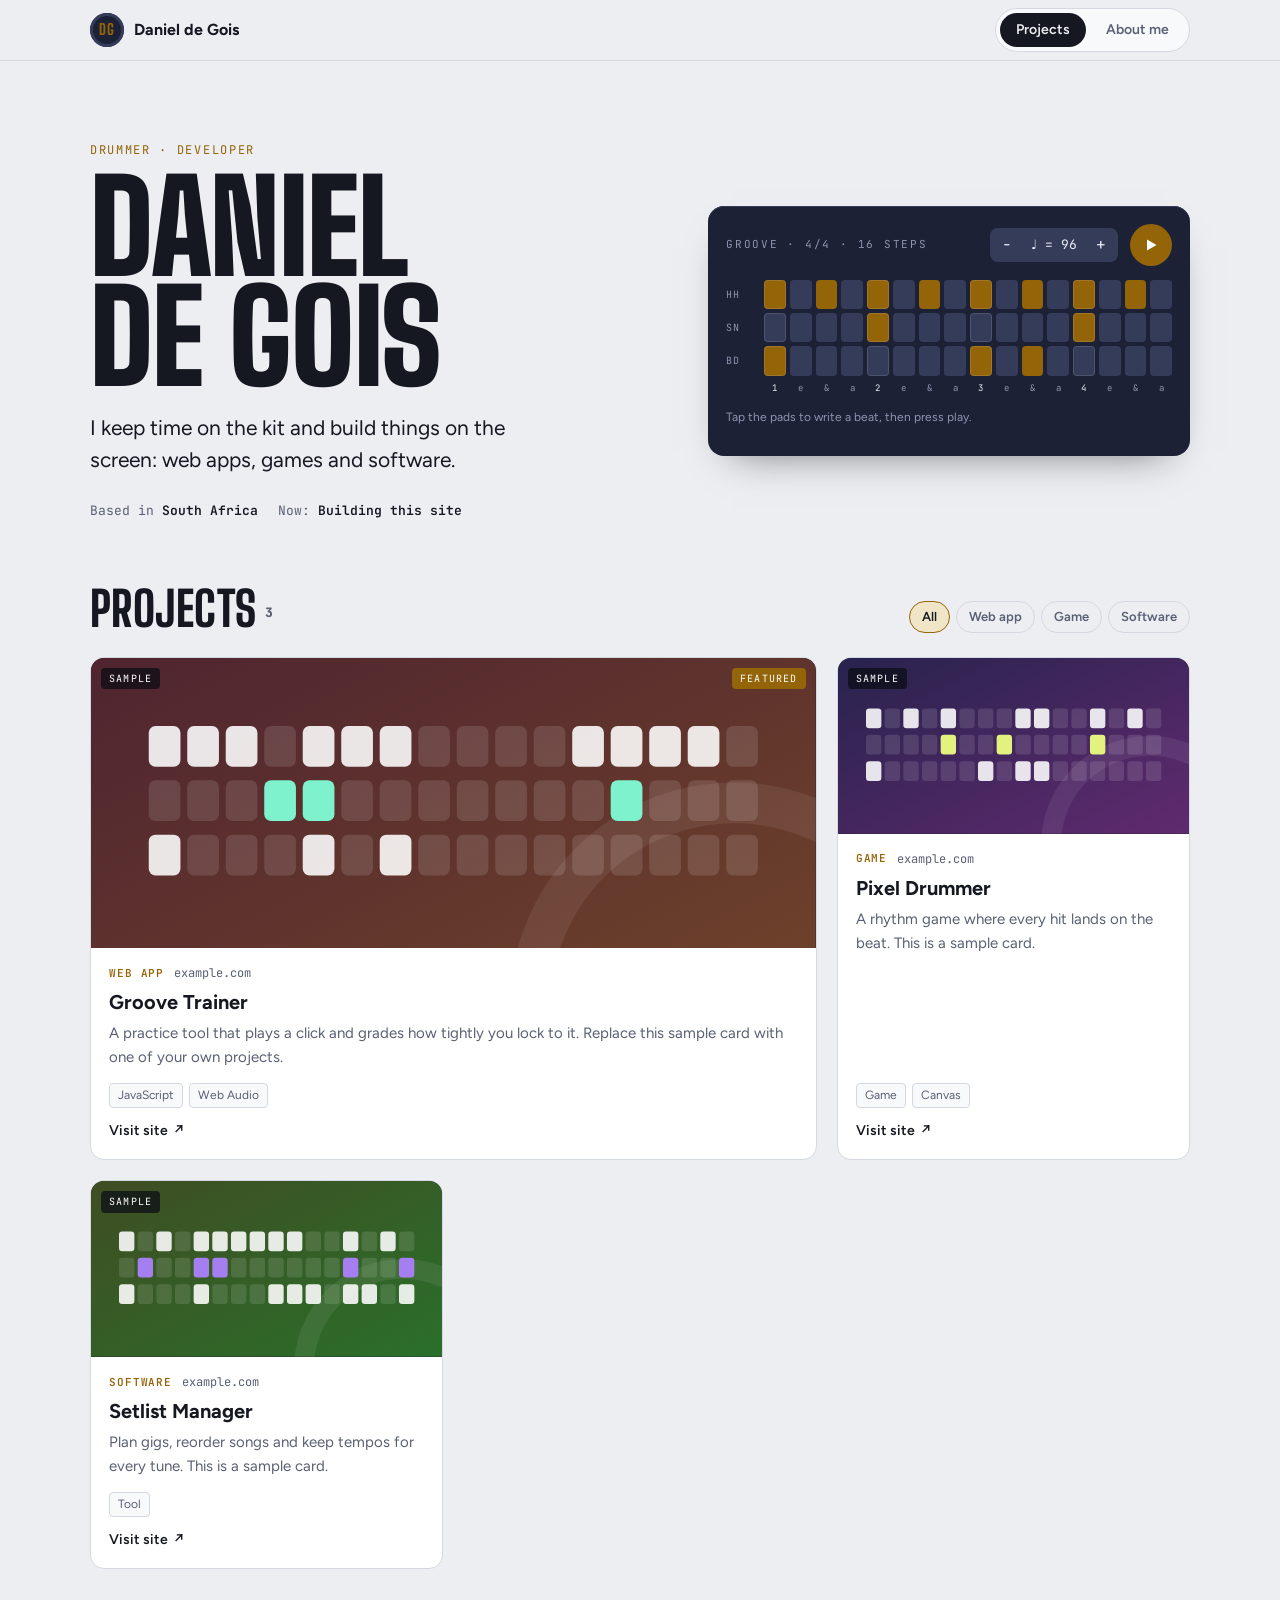
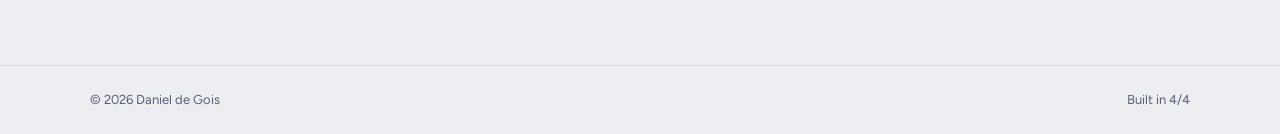
==== index.html @ a2810251 "Add portfolio site Co-Authored-By: Claude Opus 5.5 <noreply@anthropic.com> Claude-Session: https://c" ====
<!doctype html>
<html lang="en">
<head>
<meta charset="utf-8">
<meta name="viewport" content="width=device-width,initial-scale=1,viewport-fit=cover">
<title>Daniel de Gois</title>
<meta name="description" content="Drummer and developer. Web apps, games and software by Daniel de Gois.">
<link rel="preconnect" href="https://fonts.googleapis.com"><link rel="preconnect" href="https://fonts.gstatic.com" crossorigin><link rel="stylesheet" href="https://fonts.googleapis.com/css2?family=Big+Shoulders+Display:wght@600;800;900&family=Figtree:wght@400;500;600;700&family=JetBrains+Mono:wght@400;600&display=swap">
<style>:root{color-scheme:light}body{margin:0}img{max-width:100%}[hidden]{display:none!important}</style>
<style id="app-style">
/* Layout: left-weighted name with a playable drum-machine panel beside it, a sticky tab bar, then a grid of project link cards. */
:root{
  --bg:#ECEEF2; --surface:#F8F9FB; --raised:#FFFFFF; --ink:#151821; --muted:#596074; --line:#D4D8E0;
  --brass:#946409; --brass-ink:#FFFFFF; --brass-soft:#F1E5C8;
  --shell:#1C2135; --shell-ink:#E9EBF2; --shell-dim:#353C59; --shell-mute:#8E95B0;
  --danger:#B3261E; --ok:#1F7A4D;
  --display:"Big Shoulders Display","Arial Narrow",Impact,sans-serif;
  --body:"Figtree",system-ui,-apple-system,"Segoe UI",sans-serif;
  --mono:"JetBrains Mono",ui-monospace,Menlo,Consolas,monospace;
  --r:10px;
}
@media (prefers-color-scheme: dark){:root:not([data-theme="light"]){
  --bg:#0F1117; --surface:#151821; --raised:#1B1F2C; --ink:#ECEEF3; --muted:#9AA1B4; --line:#2A2F3D;
  --brass:#E2B24F; --brass-ink:#1A1405; --brass-soft:#3A2F17;
  --shell:#171B2B; --shell-ink:#E9EBF2; --shell-dim:#2C3350; --shell-mute:#8289A6;
  --danger:#FF8A80; --ok:#6FD3A0; color-scheme:dark}}
:root[data-theme="dark"]{
  --bg:#0F1117; --surface:#151821; --raised:#1B1F2C; --ink:#ECEEF3; --muted:#9AA1B4; --line:#2A2F3D;
  --brass:#E2B24F; --brass-ink:#1A1405; --brass-soft:#3A2F17;
  --shell:#171B2B; --shell-ink:#E9EBF2; --shell-dim:#2C3350; --shell-mute:#8289A6;
  --danger:#FF8A80; --ok:#6FD3A0; color-scheme:dark}
*{box-sizing:border-box}
body{background:var(--bg);color:var(--ink);font-family:var(--body);font-size:16px;line-height:1.55}
a{color:inherit}
button,input,select,textarea{font:inherit;color:inherit}
:focus-visible{outline:2px solid var(--brass);outline-offset:2px;border-radius:4px}
.wrap{max-width:1180px;margin:0 auto;padding-inline:clamp(16px,4vw,40px)}

/* top bar */
.top{position:sticky;top:env(safe-area-inset-top,0px);z-index:20;background:color-mix(in srgb,var(--bg) 88%,transparent);backdrop-filter:blur(10px);border-bottom:1px solid var(--line)}
.top .wrap{display:flex;align-items:center;gap:16px;min-height:60px;flex-wrap:wrap}
.brand{display:flex;align-items:center;gap:10px;font-weight:700;text-decoration:none;margin-right:auto;min-width:0}
.mark{width:34px;height:34px;border-radius:50%;display:grid;place-items:center;background:var(--shell);color:var(--brass);font-family:var(--display);font-weight:800;font-size:15px;letter-spacing:.04em;box-shadow:inset 0 0 0 3px var(--shell-dim)}
.brand span:last-child{white-space:nowrap;overflow:hidden;text-overflow:ellipsis}
.tabs{display:flex;gap:4px;background:var(--surface);border:1px solid var(--line);border-radius:999px;padding:4px}
.tab{border:0;background:none;padding:6px 16px;border-radius:999px;cursor:pointer;font-weight:600;font-size:14px;color:var(--muted);text-decoration:none}
.tab[aria-selected="true"]{background:var(--ink);color:var(--bg)}
.btn{display:inline-flex;align-items:center;justify-content:center;gap:8px;border:1px solid var(--line);background:var(--raised);padding:8px 14px;border-radius:8px;cursor:pointer;font-weight:600;font-size:14px;text-decoration:none;white-space:nowrap}
.btn:hover{border-color:var(--muted)}
.btn.primary{background:var(--brass);border-color:var(--brass);color:var(--brass-ink)}
.btn.primary:hover{filter:brightness(1.06)}
.btn.ghost{background:transparent}
.btn.danger{color:var(--danger)}
.btn:disabled{opacity:.55;cursor:not-allowed}
.btn.sm{padding:5px 10px;font-size:13px}

/* hero */
.hero{display:grid;grid-template-columns:minmax(0,1.15fr) minmax(0,1fr);gap:clamp(24px,5vw,64px);align-items:center;padding-block:clamp(36px,7vw,80px) clamp(28px,5vw,56px)}
.eyebrow{font-family:var(--mono);font-size:12px;letter-spacing:.14em;text-transform:uppercase;color:var(--brass);margin:0 0 12px}
h1{font-family:var(--display);font-weight:900;font-size:clamp(56px,10vw,128px);line-height:.86;letter-spacing:-.01em;margin:0;text-transform:uppercase;text-wrap:balance;overflow-wrap:anywhere}
.lede{font-size:clamp(18px,2vw,21px);max-width:34ch;margin:20px 0 0;color:var(--ink)}
.facts{display:flex;flex-wrap:wrap;gap:8px 20px;margin-top:24px;font-family:var(--mono);font-size:13px;color:var(--muted)}
.facts b{color:var(--ink);font-weight:600}

/* drum machine */
.seq{background:var(--shell);color:var(--shell-ink);border-radius:16px;padding:18px;box-shadow:0 1px 0 var(--shell-dim) inset,0 18px 40px -24px rgba(0,0,0,.6);min-width:0}
.seq-head{display:flex;align-items:center;gap:12px;margin-bottom:14px;flex-wrap:wrap}
.seq-title{font-family:var(--mono);font-size:11px;letter-spacing:.16em;text-transform:uppercase;color:var(--shell-mute);margin-right:auto}
.play{width:42px;height:42px;border-radius:50%;border:0;background:var(--brass);color:var(--brass-ink);cursor:pointer;display:grid;place-items:center}
.play svg{width:16px;height:16px}
.tempo{display:flex;align-items:center;gap:6px;font-family:var(--mono);font-size:13px;background:var(--shell-dim);border-radius:8px;padding:4px}
.tempo button{border:0;background:transparent;color:var(--shell-ink);width:26px;height:26px;border-radius:6px;cursor:pointer;font-size:16px;line-height:1}
.tempo button:hover{background:rgba(255,255,255,.08)}
.tempo output{min-width:7ch;text-align:center;font-variant-numeric:tabular-nums}
.grid{display:grid;grid-template-columns:34px repeat(16,minmax(0,1fr));gap:4px;align-items:center}
.lane{font-family:var(--mono);font-size:10px;letter-spacing:.08em;color:var(--shell-mute)}
.step{aspect-ratio:1/1.35;max-width:100%;border:0;border-radius:4px;background:var(--shell-dim);cursor:pointer;padding:0;transition:background .08s}
.step.beat{box-shadow:inset 0 0 0 1px rgba(255,255,255,.12)}
.step.on{background:var(--brass)}
.step.now{outline:2px solid var(--shell-ink);outline-offset:0}
.counts{display:contents}
.count{font-family:var(--mono);font-size:9px;text-align:center;color:var(--shell-mute);padding-top:2px}
.count.n{color:var(--shell-ink)}
.seq-foot{margin-top:12px;font-size:12px;color:var(--shell-mute)}

/* sections */
.view{padding-block:8px 96px}
.sec-head{display:flex;align-items:end;gap:16px 24px;flex-wrap:wrap;margin-bottom:24px}
h2{font-family:var(--display);font-weight:800;font-size:clamp(34px,4.5vw,48px);line-height:1;margin:0;text-transform:uppercase;letter-spacing:.01em}
.count-badge{font-family:var(--mono);font-size:13px;color:var(--muted);margin-left:8px;vertical-align:middle}
.filters{display:flex;flex-wrap:wrap;gap:6px;margin-left:auto}
.chip{border:1px solid var(--line);background:transparent;border-radius:999px;padding:5px 12px;font-size:13px;font-weight:600;cursor:pointer;color:var(--muted)}
.chip[aria-pressed="true"]{background:var(--brass-soft);border-color:var(--brass);color:var(--ink)}

.quick{display:flex;gap:8px;margin-bottom:24px;background:var(--surface);border:1px dashed var(--brass);border-radius:var(--r);padding:12px;flex-wrap:wrap}
.quick input{flex:1 1 240px;min-width:0;border:1px solid var(--line);background:var(--raised);border-radius:8px;padding:9px 12px}

.cards{display:grid;grid-template-columns:repeat(auto-fill,minmax(min(100%,290px),1fr));gap:20px}
.card{position:relative;background:var(--raised);border:1px solid var(--line);border-radius:14px;overflow:hidden;display:flex;flex-direction:column;transition:transform .18s ease,box-shadow .18s ease,border-color .18s}
.card:hover{transform:translateY(-3px);box-shadow:0 16px 32px -20px rgba(10,14,30,.45);border-color:color-mix(in srgb,var(--brass) 50%,var(--line))}
.card.feat{grid-column:span 2}
@media (max-width:700px){.card.feat{grid-column:auto}}
.card-link{display:flex;flex-direction:column;text-decoration:none;color:inherit;height:100%}
.cover{aspect-ratio:16/8;background:var(--shell);position:relative;overflow:hidden}
.card.feat .cover{aspect-ratio:16/6.4}
@media (max-width:700px){.card.feat .cover{aspect-ratio:16/8}}
.cover img,.cover svg{position:absolute;inset:0;width:100%;height:100%;object-fit:cover;display:block}
.flag{position:absolute;top:10px;left:10px;font-family:var(--mono);font-size:10px;letter-spacing:.12em;text-transform:uppercase;padding:3px 8px;border-radius:4px;background:rgba(10,12,20,.72);color:#fff}
.flag.feat-flag{left:auto;right:10px;background:var(--brass);color:var(--brass-ink)}
.card-body{padding:16px 18px 18px;display:flex;flex-direction:column;gap:8px;flex:1;min-width:0}
.meta{display:flex;align-items:center;gap:10px;font-family:var(--mono);font-size:12px;color:var(--muted);min-width:0}
.cat{color:var(--brass);font-weight:600;text-transform:uppercase;letter-spacing:.08em;font-size:11px;white-space:nowrap}
.dom{overflow:hidden;text-overflow:ellipsis;white-space:nowrap}
.card h3{font-size:20px;line-height:1.2;margin:0;font-weight:700;text-wrap:balance;overflow-wrap:anywhere}
.card p{margin:0;color:var(--muted);font-size:15px;overflow-wrap:anywhere}
.tags{display:flex;flex-wrap:wrap;gap:6px;list-style:none;margin:auto 0 0;padding:6px 0 0}
.tags li{font-size:12px;padding:2px 8px;border-radius:4px;background:var(--surface);border:1px solid var(--line);color:var(--muted)}
.open{display:inline-flex;align-items:center;gap:6px;font-weight:600;font-size:14px;color:var(--ink);margin-top:4px}
.card:hover .open{color:var(--brass)}
.tools{display:flex;gap:6px;padding:10px 12px;border-top:1px dashed var(--line);background:var(--surface);flex-wrap:wrap}
.tools .spacer{flex:1}

.empty{border:1px dashed var(--line);border-radius:14px;padding:48px 24px;text-align:center;color:var(--muted)}
.empty h3{color:var(--ink);margin:0 0 6px;font-size:20px}

/* about */
.about{display:grid;grid-template-columns:minmax(0,1.4fr) minmax(0,1fr);gap:clamp(28px,5vw,64px)}
.prose p{font-size:18px;max-width:62ch;margin:0 0 1em}
.prose p:first-child{font-size:21px}
.side{display:flex;flex-direction:column;gap:16px;min-width:0}
.panel{background:var(--raised);border:1px solid var(--line);border-radius:14px;padding:20px}
.panel h3{font-family:var(--mono);font-size:12px;letter-spacing:.14em;text-transform:uppercase;color:var(--brass);margin:0 0 10px;font-weight:600}
.panel p{margin:0 0 12px;color:var(--muted)}
.pills{display:flex;flex-wrap:wrap;gap:6px;list-style:none;margin:0;padding:0}
.pills li{font-size:14px;padding:4px 10px;border-radius:999px;background:var(--surface);border:1px solid var(--line)}
.kit{list-style:none;margin:0;padding:0;display:grid;gap:6px}
.kit li{display:flex;gap:10px;font-size:15px}
.kit li::before{content:"";width:8px;height:8px;border-radius:50%;background:var(--brass);margin-top:8px;flex:none}
.contact{list-style:none;margin:0;padding:0;display:grid;gap:8px}
.contact a{display:flex;justify-content:space-between;gap:12px;text-decoration:none;font-weight:600;padding:8px 0;border-bottom:1px solid var(--line)}
.contact a span:last-child{color:var(--muted);font-family:var(--mono);font-size:12px;overflow:hidden;text-overflow:ellipsis;white-space:nowrap;min-width:0}
.mail{display:flex;gap:8px;align-items:center;flex-wrap:wrap;margin-top:12px}
.mail code{font-family:var(--mono);font-size:14px;user-select:all;overflow-wrap:anywhere}

footer{border-top:1px solid var(--line);padding-block:24px;color:var(--muted);font-size:13px}
footer .wrap{display:flex;justify-content:space-between;gap:12px;flex-wrap:wrap}

/* edit mode */
.editbar{position:fixed;left:0;right:0;bottom:0;z-index:30;background:var(--shell);color:var(--shell-ink);padding:12px 16px calc(12px + env(safe-area-inset-bottom,0px))}
.editbar .wrap{display:flex;align-items:center;gap:10px;flex-wrap:wrap;padding-inline:0}
.editbar .status{margin-right:auto;font-size:14px;display:flex;align-items:center;gap:8px}
.dot{width:8px;height:8px;border-radius:50%;background:var(--shell-mute)}
.dot.dirty{background:var(--brass)}
.editbar .btn{background:transparent;color:var(--shell-ink);border-color:var(--shell-dim)}
.editbar .btn.primary{background:var(--brass);border-color:var(--brass);color:var(--brass-ink)}
.banner{background:var(--brass-soft);border:1px solid var(--brass);border-radius:var(--r);padding:12px 16px;display:flex;gap:12px;align-items:center;flex-wrap:wrap;margin-top:16px}
.banner span{margin-right:auto}

.modal-back{position:fixed;inset:0;z-index:50;background:rgba(8,10,18,.55);display:grid;place-items:center;padding:16px;overflow:auto}
.modal{background:var(--raised);border:1px solid var(--line);border-radius:16px;width:min(620px,100%);max-height:calc(100dvh - 32px);overflow:auto;padding:24px}
.modal h2{font-size:32px;margin-bottom:4px}
.modal .sub{color:var(--muted);margin:0 0 20px;font-size:14px}
.fields{display:grid;gap:14px}
.row2{display:grid;grid-template-columns:1fr 1fr;gap:14px}
@media (max-width:560px){.row2{grid-template-columns:1fr}}
label.f{display:grid;gap:6px;font-size:13px;font-weight:600;min-width:0}
label.f small{font-weight:400;color:var(--muted)}
.f input[type=text],.f input[type=url],.f input[type=email],.f input[type=number],.f select,.f textarea{width:100%;border:1px solid var(--line);background:var(--surface);border-radius:8px;padding:9px 12px;font-weight:400;font-size:15px}
.f textarea{resize:vertical;min-height:84px;line-height:1.5}
.check{display:flex;gap:10px;align-items:center;font-size:14px;font-weight:600}
.imgrow{display:flex;gap:12px;align-items:center;flex-wrap:wrap}
.thumb{width:120px;aspect-ratio:16/8;border-radius:8px;overflow:hidden;background:var(--shell);position:relative;flex:none}
.thumb img,.thumb svg{position:absolute;inset:0;width:100%;height:100%;object-fit:cover}
.modal-actions{display:flex;gap:10px;justify-content:flex-end;margin-top:22px;flex-wrap:wrap}
.err{color:var(--danger);font-size:13px;min-height:1em;margin:0}

.toast{position:fixed;left:50%;bottom:96px;transform:translateX(-50%);z-index:60;background:var(--ink);color:var(--bg);padding:10px 16px;border-radius:8px;font-size:14px;max-width:calc(100% - 32px);box-shadow:0 10px 30px -10px rgba(0,0,0,.5)}

@media (max-width:860px){.hero{grid-template-columns:1fr}.about{grid-template-columns:1fr}}
@media (max-width:480px){.grid{grid-template-columns:24px repeat(16,minmax(0,1fr));gap:3px}.seq{padding:14px}.tabs .tab{padding:6px 12px}}
@media (prefers-reduced-motion: reduce){*{transition:none!important}.card:hover{transform:none}}
body.editing{padding-bottom:84px}
</style>
</head>
<body>
<div id="app"></div>
<script>
(function(){
"use strict";
var DRAFT_KEY='portfolio-draft-v1';
var S={
  data:null, savedJSON:'', loadMsg:'Loading…',
  tab:(location.hash==='#about')?'about':'projects',
  filter:'All', canEdit:false, editing:false, saving:false,
  draft:null, confirmDel:null
};
function clone(o){return JSON.parse(JSON.stringify(o))}
function esc(s){return String(s==null?'':s).replace(/[&<>"']/g,function(c){return {'&':'&amp;','<':'&lt;','>':'&gt;','"':'&quot;',"'":'&#39;'}[c]})}
function dirty(){return JSON.stringify(S.data)!==S.savedJSON}
function $(sel,root){return (root||document).querySelector(sel)}
function uid(){return 'p'+Date.now().toString(36)+Math.random().toString(36).slice(2,6)}
function safeUrl(u){u=String(u||'').trim();if(!u)return '';if(!/^[a-z][a-z0-9+.-]*:/i.test(u))u='https://'+u;try{var x=new URL(u);if(x.protocol!=='http:'&&x.protocol!=='https:')return '';return x.href}catch(e){return ''}}
function host(u){try{return new URL(u).hostname.replace(/^www\./,'')}catch(e){return u}}
function guessTitle(u){try{var x=new URL(u);var parts=x.pathname.split('/').filter(Boolean);var h=x.hostname.replace(/^www\./,'');var base;
  if(/github\.io$/.test(h)) base=parts[0]||h.split('.')[0];
  else if(/github\.com$|itch\.io$|vercel\.app$|netlify\.app$|pages\.dev$/.test(h)) base=parts[parts.length-1]||h.split('.')[0];
  else base=h.split('.')[0];
  return base.replace(/[-_]+/g,' ').replace(/\b\w/g,function(c){return c.toUpperCase()})}catch(e){return ''}}
function list(s){return String(s||'').split(',').map(function(x){return x.trim()}).filter(Boolean)}
function hash(s){var h=2166136261;for(var i=0;i<s.length;i++){h^=s.charCodeAt(i);h=Math.imul(h,16777619)}return h>>>0}
function rng(seed){return function(){seed=(seed+0x6D2B79F5)|0;var t=Math.imul(seed^seed>>>15,1|seed);t=t+Math.imul(t^t>>>7,61|t)^t;return((t^t>>>14)>>>0)/4294967296}}

/* Each project gets its own one-bar groove as cover art */
function coverSVG(p){
  var h=hash((p.title||'')+(p.url||'')), r=rng(h), hue=h%360;
  var bg='hsl('+hue+' 38% 22%)', bg2='hsl('+((hue+40)%360)+' 45% 30%)';
  var rows=[[],[],[]];
  for(var i=0;i<16;i++){rows[0].push(r()<(i%2?0.35:0.9));rows[1].push((i===4||i===12)?true:r()<0.12);rows[2].push(i===0?true:r()<(i%4===0?0.5:0.18))}
  var W=320,H=160,cw=14,gap=3,x0=(W-(16*cw+15*gap))/2,y0=46,ch=18;
  var s='<svg xmlns="http://www.w3.org/2000/svg" viewBox="0 0 '+W+' '+H+'" preserveAspectRatio="xMidYMid slice" aria-hidden="true"><defs><linearGradient id="g'+h+'" x1="0" y1="0" x2="1" y2="1"><stop offset="0" stop-color="'+bg+'"/><stop offset="1" stop-color="'+bg2+'"/></linearGradient></defs><rect width="'+W+'" height="'+H+'" fill="url(#g'+h+')"/>';
  s+='<circle cx="'+(W-36)+'" cy="'+(H+10)+'" r="90" fill="none" stroke="rgba(255,255,255,.07)" stroke-width="18"/>';
  for(var row=0;row<3;row++)for(var c=0;c<16;c++){var on=rows[row][c];var x=x0+c*(cw+gap),y=y0+row*(ch+6);
    s+='<rect x="'+x.toFixed(1)+'" y="'+y+'" width="'+cw+'" height="'+ch+'" rx="3" fill="'+(on?(row===1?'hsl('+((hue+180)%360)+' 80% 72%)':'rgba(255,255,255,.88)'):'rgba(255,255,255,.12)')+'"/>'}
  s+='</svg>';return s}
function coverHTML(p){return p.image?'<img src="'+esc(p.image)+'" alt="">':coverSVG(p)}

/* ---------- render ---------- */
function render(){
  if(!S.data){document.getElementById('app').innerHTML='<div class="wrap" style="padding-block:96px;color:var(--muted)">'+esc(S.loadMsg)+'</div>';return}
  var d=S.data,P=d.profile;
  document.title=P.name||'Portfolio';
  var app=document.getElementById('app');
  var h='';
  h+='<header class="top"><div class="wrap"><a class="brand" href="#projects" data-tab="projects"><span class="mark">'+esc(P.initials||initials(P.name))+'</span><span>'+esc(P.name)+'</span></a>';
  h+='<nav class="tabs" role="tablist" aria-label="Sections"><a href="#projects" class="tab" role="tab" data-tab="projects" aria-selected="'+(S.tab==='projects')+'">Projects</a><a href="#about" class="tab" role="tab" data-tab="about" aria-selected="'+(S.tab==='about')+'">About me</a></nav>';
  if(S.canEdit&&!S.editing) h+='<button class="btn sm" id="startEdit" type="button">Edit site</button>';
  h+='</div></header>';
  h+='<div class="wrap">';
  if(S.draft&&S.canEdit) h+='<div class="banner"><span>You have unsaved edits from an earlier session.</span><button class="btn sm primary" id="restore" type="button">Restore them</button><button class="btn sm ghost" id="dropDraft" type="button">Discard</button></div>';
  h+='<section class="hero"><div><p class="eyebrow">'+esc(P.role)+'</p><h1>'+esc(P.name)+'</h1><p class="lede">'+esc(P.tagline)+'</p><div class="facts">';
  var real=d.projects.filter(function(p){return !p.sample}).length;
  if(real) h+='<span><b>'+real+'</b> project'+(real===1?'':'s')+'</span>';
  if(P.location) h+='<span>Based in <b>'+esc(P.location)+'</b></span>';
  if(P.now) h+='<span>Now: <b>'+esc(P.now)+'</b></span>';
  h+='</div></div>'+seqHTML()+'</section>';
  h+=S.tab==='about'?aboutHTML():projectsHTML();
  h+='</div>';
  h+='<footer><div class="wrap"><span>© '+new Date().getFullYear()+' '+esc(P.name)+'</span><span>Built in 4/4</span></div></footer>';
  if(S.editing){
    h+='<div class="editbar" role="region" aria-label="Editing"><div class="wrap"><span class="status"><span class="dot'+(dirty()?' dirty':'')+'"></span>'+(dirty()?'Unsaved changes':'Editing · no changes yet')+'</span>';
    h+='<button class="btn sm" id="addLink" type="button">+ Add link</button><button class="btn sm" id="editProfile" type="button">Edit about me</button>';
    h+='<button class="btn sm" id="discard" type="button"'+(dirty()?'':' disabled')+'>Discard</button>';
    h+='<button class="btn sm" id="signOut" type="button">Sign out</button>';
    h+='<button class="btn sm" id="stopEdit" type="button">Done</button>';
    h+='<button class="btn sm primary" id="save" type="button"'+(dirty()&&!S.saving?'':' disabled')+'>'+(S.saving?'Saving…':'Save')+'</button></div></div>';
  }
  document.body.classList.toggle('editing',S.editing);
  app.innerHTML=h;
  paintSteps();
}
function initials(n){return String(n||'?').split(/\s+/).filter(Boolean).map(function(w){return w[0]}).join('').slice(0,2).toUpperCase()}

function projectsHTML(){
  var d=S.data,cats=['All'].concat(d.categories.filter(function(c){return d.projects.some(function(p){return p.category===c})}));
  if(cats.indexOf(S.filter)<0)S.filter='All';
  var items=d.projects.filter(function(p){return S.filter==='All'||p.category===S.filter});
  var h='<section class="view" id="projects" aria-labelledby="ph"><div class="sec-head"><h2 id="ph">Projects<span class="count-badge">'+d.projects.length+'</span></h2>';
  if(cats.length>2){h+='<div class="filters" role="group" aria-label="Filter by type">';cats.forEach(function(c){h+='<button class="chip" type="button" data-filter="'+esc(c)+'" aria-pressed="'+(S.filter===c)+'">'+esc(c)+'</button>'});h+='</div>'}
  h+='</div>';
  if(S.editing) h+='<form class="quick" id="quick"><input id="quickUrl" type="text" inputmode="url" placeholder="Paste a website link, e.g. mygame.itch.io" aria-label="Website link"><button class="btn primary" type="submit">Add link</button></form>';
  if(!items.length){
    h+='<div class="empty"><h3>No projects here yet</h3><p>'+(S.canEdit?'Choose Edit site, then paste a link to add your first project.':'Check back soon.')+'</p></div>';
  } else {
    h+='<div class="cards">';
    items.forEach(function(p){
      var i=d.projects.indexOf(p);
      h+='<article class="card'+(p.featured?' feat':'')+'"><a class="card-link" href="'+esc(p.url)+'" target="_blank" rel="noopener noreferrer"><div class="cover">'+coverHTML(p)+(p.sample?'<span class="flag">Sample</span>':'')+(p.featured?'<span class="flag feat-flag">Featured</span>':'')+'</div><div class="card-body"><div class="meta"><span class="cat">'+esc(p.category)+'</span><span class="dom">'+esc(host(p.url))+'</span></div><h3>'+esc(p.title)+'</h3>'+(p.desc?'<p>'+esc(p.desc)+'</p>':'');
      if(p.tags&&p.tags.length){h+='<ul class="tags">';p.tags.forEach(function(t){h+='<li>'+esc(t)+'</li>'});h+='</ul>'}
      h+='<span class="open">Visit site <span aria-hidden="true">↗</span></span></div></a>';
      if(S.editing){
        h+='<div class="tools"><button class="btn sm" type="button" data-move="-1" data-i="'+i+'" aria-label="Move earlier"'+(i===0?' disabled':'')+'>←</button><button class="btn sm" type="button" data-move="1" data-i="'+i+'" aria-label="Move later"'+(i===d.projects.length-1?' disabled':'')+'>→</button><span class="spacer"></span><button class="btn sm" type="button" data-edit="'+i+'">Edit</button>';
        h+=S.confirmDel===p.id?'<button class="btn sm danger" type="button" data-del="'+i+'">Confirm delete</button>':'<button class="btn sm ghost danger" type="button" data-askdel="'+esc(p.id)+'">Delete</button>';
        h+='</div>';
      }
      h+='</article>';
    });
    h+='</div>';
  }
  return h+'</section>';
}

function aboutHTML(){
  var P=S.data.profile,h='<section class="view" id="about" aria-labelledby="ah"><div class="sec-head"><h2 id="ah">About me</h2></div><div class="about"><div class="prose">';
  (P.about||[]).forEach(function(par){h+='<p>'+esc(par)+'</p>'});
  h+='</div><div class="side">';
  h+='<div class="panel"><h3>Behind the kit</h3>'+(P.drumsIntro?'<p>'+esc(P.drumsIntro)+'</p>':'');
  if(P.genres&&P.genres.length){h+='<ul class="pills">';P.genres.forEach(function(g){h+='<li>'+esc(g)+'</li>'});h+='</ul>'}
  if(P.kit&&P.kit.length){h+='<ul class="kit" style="margin-top:14px">';P.kit.forEach(function(k){h+='<li>'+esc(k)+'</li>'});h+='</ul>'}
  if(P.bpm) h+='<p style="margin:14px 0 0;font-family:var(--mono);font-size:13px">Comfort tempo: ♩ = '+esc(P.bpm)+'</p>';
  h+='</div>';
  h+='<div class="panel"><h3>At the keyboard</h3>'+(P.codeIntro?'<p>'+esc(P.codeIntro)+'</p>':'');
  if(P.stack&&P.stack.length){h+='<ul class="pills">';P.stack.forEach(function(g){h+='<li>'+esc(g)+'</li>'});h+='</ul>'}
  h+='</div>';
  if((P.contact&&P.contact.length)||P.email){
    h+='<div class="panel"><h3>Find me</h3>';
    if(P.contact&&P.contact.length){h+='<ul class="contact">';P.contact.forEach(function(c){h+='<li><a href="'+esc(c.url)+'" target="_blank" rel="noopener noreferrer"><span>'+esc(c.label)+' ↗</span><span>'+esc(host(c.url))+'</span></a></li>'});h+='</ul>'}
    if(P.email) h+='<div class="mail"><code>'+esc(P.email)+'</code><button class="btn sm" type="button" id="copyMail">Copy email</button></div>';
    h+='</div>';
  }
  return h+'</div></div></section>';
}

/* ---------- drum machine ---------- */
var LANES=[{k:'hh',n:'HH'},{k:'sn',n:'SN'},{k:'bd',n:'BD'}];
var pat={hh:[],sn:[],bd:[]};
for(var i=0;i<16;i++){pat.hh[i]=i%2===0;pat.sn[i]=(i===4||i===12);pat.bd[i]=(i===0||i===8||i===10)}
var A={ctx:null,noise:null,playing:false,step:0,next:0,timer:null,bpm:null,cur:-1};
function seqHTML(){
  var bpm=A.bpm||S.data.profile.bpm||96;
  var h='<div class="seq" aria-label="Drum machine"><div class="seq-head"><span class="seq-title">Groove · 4/4 · 16 steps</span>';
  h+='<div class="tempo"><button type="button" id="bpmDown" aria-label="Slower">−</button><output id="bpmOut">♩ = '+bpm+'</output><button type="button" id="bpmUp" aria-label="Faster">+</button></div>';
  h+='<button class="play" type="button" id="play" aria-label="'+(A.playing?'Stop':'Play')+'">'+(A.playing?'<svg viewBox="0 0 16 16"><rect x="3" y="3" width="10" height="10" rx="1.5" fill="currentColor"/></svg>':'<svg viewBox="0 0 16 16"><path d="M4 2.5v11l9.5-5.5z" fill="currentColor"/></svg>')+'</button></div><div class="grid">';
  LANES.forEach(function(L){h+='<span class="lane">'+L.n+'</span>';for(var i=0;i<16;i++)h+='<button type="button" class="step'+(i%4===0?' beat':'')+'" data-lane="'+L.k+'" data-s="'+i+'" aria-label="'+L.n+' step '+(i+1)+'"></button>'});
  h+='<span></span>';var lab=['1','e','&','a'];for(var j=0;j<16;j++)h+='<span class="count'+(j%4===0?' n':'')+'">'+(j%4===0?(j/4+1):lab[j%4])+'</span>';
  h+='</div><p class="seq-foot">Tap the pads to write a beat, then press play.</p></div>';
  return h}
function paintSteps(){document.querySelectorAll('.step').forEach(function(b){var on=pat[b.dataset.lane][+b.dataset.s];b.classList.toggle('on',on);b.setAttribute('aria-pressed',on);b.classList.toggle('now',+b.dataset.s===A.cur)})}
function setNow(s){A.cur=s;document.querySelectorAll('.step').forEach(function(b){b.classList.toggle('now',+b.dataset.s===s)})}
function ctx(){if(!A.ctx){var C=window.AudioContext||window.webkitAudioContext;if(!C)return null;A.ctx=new C();var len=A.ctx.sampleRate;var buf=A.ctx.createBuffer(1,len,A.ctx.sampleRate);var d=buf.getChannelData(0);for(var i=0;i<len;i++)d[i]=Math.random()*2-1;A.noise=buf}return A.ctx}
function noise(t,hp,g0,dur){var c=A.ctx,s=c.createBufferSource();s.buffer=A.noise;var f=c.createBiquadFilter();f.type='highpass';f.frequency.value=hp;var g=c.createGain();g.gain.setValueAtTime(g0,t);g.gain.exponentialRampToValueAtTime(.001,t+dur);s.connect(f).connect(g).connect(c.destination);s.start(t);s.stop(t+dur+.02)}
function kick(t){var c=A.ctx,o=c.createOscillator(),g=c.createGain();o.frequency.setValueAtTime(140,t);o.frequency.exponentialRampToValueAtTime(42,t+.14);g.gain.setValueAtTime(.95,t);g.gain.exponentialRampToValueAtTime(.001,t+.42);o.connect(g).connect(c.destination);o.start(t);o.stop(t+.45)}
function snare(t){noise(t,1200,.55,.18);var c=A.ctx,o=c.createOscillator(),g=c.createGain();o.type='triangle';o.frequency.setValueAtTime(190,t);g.gain.setValueAtTime(.35,t);g.gain.exponentialRampToValueAtTime(.001,t+.1);o.connect(g).connect(c.destination);o.start(t);o.stop(t+.12)}
function hat(t){noise(t,7500,.22,.05)}
function tick(){var c=A.ctx;var bpm=A.bpm||S.data.profile.bpm||96;while(A.next<c.currentTime+.12){var s=A.step,t=A.next;if(pat.bd[s])kick(t);if(pat.sn[s])snare(t);if(pat.hh[s])hat(t);(function(s,t){setTimeout(function(){if(A.playing)setNow(s)},Math.max(0,(t-c.currentTime)*1000))})(s,t);A.next+=60/bpm/4;A.step=(A.step+1)%16}}
function togglePlay(){var c=ctx();if(!c)return toast('Audio is not available in this browser.');if(A.playing){A.playing=false;clearInterval(A.timer);setNow(-1)}else{if(c.state==='suspended')c.resume();A.playing=true;A.step=0;A.next=c.currentTime+.05;A.timer=setInterval(tick,25);tick()}
  var b=$('#play');if(b){b.setAttribute('aria-label',A.playing?'Stop':'Play');b.innerHTML=A.playing?'<svg viewBox="0 0 16 16"><rect x="3" y="3" width="10" height="10" rx="1.5" fill="currentColor"/></svg>':'<svg viewBox="0 0 16 16"><path d="M4 2.5v11l9.5-5.5z" fill="currentColor"/></svg>'}}
function bump(n){A.bpm=Math.max(60,Math.min(200,(A.bpm||S.data.profile.bpm||96)+n));var o=$('#bpmOut');if(o)o.textContent='♩ = '+A.bpm}

/* ---------- modals ---------- */
function openModal(html,onMount){closeModal();var back=document.createElement('div');back.className='modal-back';back.id='modalBack';back.innerHTML='<div class="modal" role="dialog" aria-modal="true">'+html+'</div>';document.body.appendChild(back);back.addEventListener('mousedown',function(e){if(e.target===back)closeModal()});if(onMount)onMount(back);var f=back.querySelector('input,textarea,select');if(f)f.focus()}
function closeModal(){var m=$('#modalBack');if(m)m.remove()}
document.addEventListener('keydown',function(e){if(e.key==='Escape')closeModal()});

function linkModal(idx,prefillUrl){
  var d=S.data,isNew=idx==null,p=isNew?{title:'',url:prefillUrl||'',desc:'',category:d.categories[0],tags:[],image:'',featured:false}:clone(d.projects[idx]);
  if(isNew&&prefillUrl)p.title=guessTitle(prefillUrl);
  var opts=d.categories.map(function(c){return '<option'+(c===p.category?' selected':'')+'>'+esc(c)+'</option>'}).join('');
  var h='<h2>'+(isNew?'Add a link':'Edit link')+'</h2><p class="sub">This card goes live when you choose Save.</p><form id="linkForm" class="fields" novalidate>';
  h+='<label class="f">Website link<input id="lf-url" type="url" required value="'+esc(p.url)+'" placeholder="https://…"></label>';
  h+='<div class="row2"><label class="f">Title<input id="lf-title" type="text" value="'+esc(p.title)+'" maxlength="80"></label><label class="f">Type<select id="lf-cat">'+opts+'</select></label></div>';
  h+='<label class="f">Short description <small>One or two sentences</small><textarea id="lf-desc" maxlength="400">'+esc(p.desc)+'</textarea></label>';
  h+='<label class="f">Tags <small>Separate with commas</small><input id="lf-tags" type="text" value="'+esc((p.tags||[]).join(', '))+'" placeholder="React, Multiplayer, Unity"></label>';
  h+='<div class="f" style="display:grid;gap:6px;font-size:13px;font-weight:600">Cover image <small style="font-weight:400;color:var(--muted)">Optional. Without one, the card gets its own drum pattern.</small><div class="imgrow"><div class="thumb" id="lf-thumb"></div><label class="btn sm" for="lf-file">Upload image</label><input id="lf-file" type="file" accept="image/*" hidden><button class="btn sm ghost" type="button" id="lf-noimg"'+(p.image?'':' hidden')+'>Remove image</button></div></div>';
  h+='<label class="check"><input id="lf-feat" type="checkbox"'+(p.featured?' checked':'')+'> Feature this project (shows as a wide card)</label>';
  h+='<p class="err" id="lf-err"></p><div class="modal-actions"><button class="btn ghost" type="button" id="lf-cancel">Cancel</button><button class="btn primary" type="submit">'+(isNew?'Add card':'Update card')+'</button></div></form>';
  openModal(h,function(m){
    var thumb=$('#lf-thumb',m);
    function draw(){thumb.innerHTML=p.image?'<img src="'+esc(p.image)+'" alt="">':coverSVG({title:$('#lf-title',m).value,url:$('#lf-url',m).value});$('#lf-noimg',m).hidden=!p.image}
    draw();
    $('#lf-url',m).addEventListener('change',function(){var u=safeUrl(this.value);var t=$('#lf-title',m);if(u&&!t.value)t.value=guessTitle(u);draw()});
    $('#lf-title',m).addEventListener('input',function(){if(!p.image)draw()});
    $('#lf-file',m).addEventListener('change',function(){var f=this.files&&this.files[0];if(!f)return;shrink(f).then(function(url){p.image=url;draw()}).catch(function(){$('#lf-err',m).textContent='That image could not be read. Try a JPG or PNG.'})});
    $('#lf-noimg',m).addEventListener('click',function(){p.image='';draw()});
    $('#lf-cancel',m).addEventListener('click',closeModal);
    $('#linkForm',m).addEventListener('submit',function(e){e.preventDefault();
      var u=safeUrl($('#lf-url',m).value);if(!u){$('#lf-err',m).textContent='Enter a website link that starts with http:// or https://.';return}
      p.url=u;p.title=$('#lf-title',m).value.trim()||guessTitle(u)||host(u);p.category=$('#lf-cat',m).value;p.desc=$('#lf-desc',m).value.trim();p.tags=list($('#lf-tags',m).value);p.featured=$('#lf-feat',m).checked;delete p.sample;
      if(isNew){p.id=uid();d.projects.unshift(p)}else{d.projects[idx]=p}
      closeModal();S.filter='All';render();toast(isNew?'Card added. Save to make it live.':'Card updated.')});
  })}

function shrink(file){return new Promise(function(res,rej){var url=URL.createObjectURL(file);var img=new Image();img.onload=function(){var W=960,H=480,c=document.createElement('canvas');c.width=W;c.height=H;var x=c.getContext('2d');var s=Math.max(W/img.width,H/img.height),w=img.width*s,h=img.height*s;x.drawImage(img,(W-w)/2,(H-h)/2,w,h);URL.revokeObjectURL(url);res(c.toDataURL('image/jpeg',.78))};img.onerror=function(){URL.revokeObjectURL(url);rej()};img.src=url})}

function profileModal(){
  var P=S.data.profile;
  var contacts=(P.contact||[]).map(function(c){return c.label+' | '+c.url}).join('\n');
  var h='<h2>Edit about me</h2><p class="sub">Changes go live when you choose Save.</p><form id="pf" class="fields" novalidate>';
  h+='<div class="row2"><label class="f">Name<input id="pf-name" type="text" value="'+esc(P.name)+'"></label><label class="f">Initials <small>Shown in the round badge</small><input id="pf-ini" type="text" maxlength="3" value="'+esc(P.initials)+'"></label></div>';
  h+='<div class="row2"><label class="f">Role line<input id="pf-role" type="text" value="'+esc(P.role)+'"></label><label class="f">Location<input id="pf-loc" type="text" value="'+esc(P.location)+'"></label></div>';
  h+='<label class="f">Tagline<input id="pf-tag" type="text" value="'+esc(P.tagline)+'"></label>';
  h+='<div class="row2"><label class="f">What you are doing now<input id="pf-now" type="text" value="'+esc(P.now)+'"></label><label class="f">Comfort tempo (BPM)<input id="pf-bpm" type="number" min="60" max="200" value="'+esc(P.bpm)+'"></label></div>';
  h+='<label class="f">About me <small>Leave a blank line between paragraphs</small><textarea id="pf-about" rows="8">'+esc((P.about||[]).join('\n\n'))+'</textarea></label>';
  h+='<label class="f">Drumming intro<textarea id="pf-drums" rows="3">'+esc(P.drumsIntro)+'</textarea></label>';
  h+='<div class="row2"><label class="f">Styles you play <small>Commas</small><input id="pf-genres" type="text" value="'+esc((P.genres||[]).join(', '))+'"></label><label class="f">Your kit <small>Commas, e.g. Tama Starclassic, Zildjian K</small><input id="pf-kit" type="text" value="'+esc((P.kit||[]).join(', '))+'"></label></div>';
  h+='<label class="f">Coding intro<textarea id="pf-code" rows="3">'+esc(P.codeIntro)+'</textarea></label>';
  h+='<label class="f">Languages and tools <small>Commas</small><input id="pf-stack" type="text" value="'+esc((P.stack||[]).join(', '))+'"></label>';
  h+='<label class="f">Public email <small>Optional. Shown on the About tab with a copy button</small><input id="pf-email" type="email" value="'+esc(P.email)+'"></label>';
  h+='<label class="f">Social and profile links <small>One per line as Label | link, e.g. GitHub | github.com/you</small><textarea id="pf-contact" rows="4" placeholder="GitHub | github.com/yourname&#10;YouTube | youtube.com/@yourchannel">'+esc(contacts)+'</textarea></label>';
  h+='<label class="f">Project types <small>Commas. These are the filter buttons</small><input id="pf-cats" type="text" value="'+esc(S.data.categories.join(', '))+'"></label>';
  h+='<div class="modal-actions"><button class="btn ghost" type="button" id="pf-cancel">Cancel</button><button class="btn primary" type="submit">Apply</button></div></form>';
  openModal(h,function(m){
    $('#pf-cancel',m).addEventListener('click',closeModal);
    $('#pf',m).addEventListener('submit',function(e){e.preventDefault();
      function v(id){return $(id,m).value.trim()}
      P.name=v('#pf-name')||'Your name';P.initials=v('#pf-ini').toUpperCase()||initials(P.name);P.role=v('#pf-role');P.location=v('#pf-loc');P.tagline=v('#pf-tag');P.now=v('#pf-now');
      var b=parseInt(v('#pf-bpm'),10);P.bpm=(b>=60&&b<=200)?b:96;A.bpm=null;
      P.about=$('#pf-about',m).value.split(/\n\s*\n/).map(function(x){return x.trim()}).filter(Boolean);
      P.drumsIntro=v('#pf-drums');P.genres=list(v('#pf-genres'));P.kit=list(v('#pf-kit'));P.codeIntro=v('#pf-code');P.stack=list(v('#pf-stack'));P.email=v('#pf-email');
      P.contact=$('#pf-contact',m).value.split('\n').map(function(line){var parts=line.split('|');if(parts.length<2)return null;var u=safeUrl(parts.slice(1).join('|'));var l=parts[0].trim();return (u&&l)?{label:l,url:u}:null}).filter(Boolean);
      var cats=list(v('#pf-cats'));if(cats.length){S.data.categories=cats;S.data.projects.forEach(function(p){if(cats.indexOf(p.category)<0&&cats.indexOf('Other')<0)cats.push(p.category)})}
      closeModal();render();toast('About me updated.')});
  })}

/* ---------- saving to GitHub ---------- */
var GH_KEY='portfolio-github-v1';
function ghCfg(){try{var c=JSON.parse(localStorage.getItem(GH_KEY)||'null');return c&&c.token?c:null}catch(e){return null}}
function ghSetCfg(c){try{if(c)localStorage.setItem(GH_KEY,JSON.stringify(c));else localStorage.removeItem(GH_KEY)}catch(e){}}
function guessRepo(){var h=location.hostname.toLowerCase(),m=h.match(/^([^.]+)\.github\.io$/);if(!m)return {owner:'',repo:''};var seg=location.pathname.split('/').filter(Boolean)[0];return {owner:m[1],repo:(seg&&!/\.html?$/.test(seg))?seg:h}}
function ghFetch(cfg,url,opts){opts=opts||{};return fetch('https://api.github.com'+url,{method:opts.method||'GET',cache:'no-store',headers:{'Authorization':'Bearer '+cfg.token,'Accept':'application/vnd.github+json'},body:opts.body?JSON.stringify(opts.body):undefined}).then(function(r){
  if(r.status===404&&opts.allow404)return null;
  return r.json().catch(function(){return {}}).then(function(j){if(!r.ok){var e=new Error(j.message||('GitHub error '+r.status));e.status=r.status;throw e}return j})})}
function ghPath(cfg,path){return '/repos/'+encodeURIComponent(cfg.owner)+'/'+encodeURIComponent(cfg.repo)+'/contents/'+path}
function ghGet(cfg,path){return ghFetch(cfg,ghPath(cfg,path)+'?ref='+encodeURIComponent(cfg.branch),{allow404:true})}
function ghPut(cfg,path,b64,msg){return ghGet(cfg,path).then(function(cur){var body={message:msg,content:b64,branch:cfg.branch};if(cur&&cur.sha)body.sha=cur.sha;return ghFetch(cfg,ghPath(cfg,path),{method:'PUT',body:body})})}
function toB64(str){var bytes=new TextEncoder().encode(str),bin='';for(var i=0;i<bytes.length;i+=0x8000)bin+=String.fromCharCode.apply(null,bytes.subarray(i,i+0x8000));return btoa(bin)}
function fromB64(b64){var bin=atob(b64.replace(/\s/g,'')),bytes=new Uint8Array(bin.length);for(var i=0;i<bin.length;i++)bytes[i]=bin.charCodeAt(i);return new TextDecoder().decode(bytes)}

function loginModal(){
  var g=guessRepo(),c=ghCfg()||{};
  var h='<h2>Sign in to edit</h2><p class="sub">Saving writes your changes to your GitHub repository. Your key stays in this browser only, so nobody else can save.</p><form id="gf" class="fields" novalidate>';
  h+='<div class="row2"><label class="f">GitHub username<input id="gf-owner" type="text" autocomplete="username" value="'+esc(c.owner||g.owner)+'"></label><label class="f">Repository<input id="gf-repo" type="text" value="'+esc(c.repo||g.repo)+'" placeholder="yourname.github.io"></label></div>';
  h+='<label class="f">GitHub key (personal access token) <small>Make one at github.com/settings/personal-access-tokens/new: give it access to only this repository, with Contents set to Read and write.</small><input id="gf-token" type="password" autocomplete="off" placeholder="github_pat_…"></label>';
  h+='<label class="f">Branch<input id="gf-branch" type="text" value="'+esc(c.branch||'main')+'"></label>';
  h+='<p class="err" id="gf-err"></p><div class="modal-actions"><a class="btn ghost" href="https://github.com/settings/personal-access-tokens/new" target="_blank" rel="noopener noreferrer">Create a key ↗</a><button class="btn ghost" type="button" id="gf-cancel">Cancel</button><button class="btn primary" type="submit" id="gf-go">Sign in</button></div></form>';
  openModal(h,function(m){
    $('#gf-cancel',m).addEventListener('click',closeModal);
    $('#gf',m).addEventListener('submit',function(e){e.preventDefault();
      var cfg={owner:$('#gf-owner',m).value.trim(),repo:$('#gf-repo',m).value.trim(),branch:$('#gf-branch',m).value.trim()||'main',token:$('#gf-token',m).value.trim()};
      var err=$('#gf-err',m);if(!cfg.owner||!cfg.repo||!cfg.token){err.textContent='Fill in your username, repository and key.';return}
      $('#gf-go',m).disabled=true;err.textContent='Checking your key…';
      ghFetch(cfg,'/repos/'+encodeURIComponent(cfg.owner)+'/'+encodeURIComponent(cfg.repo)).then(function(r){
        if(!r.permissions||!r.permissions.push)throw Object.assign(new Error('This key can read the repository but cannot save to it. Set Contents to Read and write.'),{status:403});
        ghSetCfg(cfg);closeModal();S.canEdit=true;S.editing=true;
        return loadFromGitHub(cfg).then(function(){render();toast('Signed in. You can edit now.')});
      }).catch(function(x){$('#gf-go',m).disabled=false;err.textContent=x.status===401?'GitHub rejected that key. Check you copied all of it.':x.status===404?'Repository not found. Check the username and repository name, and that the key has access to it.':(x.message||'Could not reach GitHub.')});
    });
  })}

function loadFromGitHub(cfg){return ghGet(cfg,'data.json').then(function(f){if(f&&f.content){var d=JSON.parse(fromB64(f.content));S.data=d;S.savedJSON=JSON.stringify(d)}})}

function save(){
  var cfg=ghCfg();if(!cfg)return loginModal();
  if(S.saving||!dirty())return;
  S.saving=true;render();
  try{localStorage.setItem(DRAFT_KEY,JSON.stringify(S.data))}catch(e){}
  var data=clone(S.data),chain=Promise.resolve();
  data.projects.forEach(function(p){if(p.image&&p.image.indexOf('data:')===0){chain=chain.then(function(){var path='images/'+p.id+'-'+Date.now().toString(36)+'.jpg';return ghPut(cfg,path,p.image.split(',')[1],'Add cover image for '+p.title).then(function(){p.image=path})})}});
  chain.then(function(){return ghPut(cfg,'data.json',toB64(JSON.stringify(data,null,2)+'\n'),'Update site content')}).then(function(){
    S.data=data;S.savedJSON=JSON.stringify(data);S.saving=false;try{localStorage.removeItem(DRAFT_KEY)}catch(e){}
    render();toast('Saved. The public site updates in about a minute.');
  }).catch(function(e){
    S.saving=false;render();
    if(e.status===401){ghSetCfg(null);toast('Your GitHub key has expired or was removed. Sign in again, then save.');loginModal()}
    else if(e.status===403||e.status===404)toast('Your key cannot save to '+cfg.owner+'/'+cfg.repo+'. Check its Contents permission is Read and write.');
    else if(e.status===409||e.status===422)toast('The site changed somewhere else. Reload the page and try again. Your edits are kept.');
    else toast('Saving failed. Check your connection and try again. Your edits are kept.');
  });
}

/* ---------- toast ---------- */
var tt;function toast(msg){var t=$('#toast');if(!t){t=document.createElement('div');t.id='toast';t.className='toast';t.setAttribute('role','status');document.body.appendChild(t)}t.textContent=msg;t.hidden=false;clearTimeout(tt);tt=setTimeout(function(){t.hidden=true},3800)}

/* ---------- events ---------- */
document.addEventListener('click',function(e){
  var t=e.target.closest('button,a');if(!t)return;
  if(t.dataset.tab){e.preventDefault();S.tab=t.dataset.tab;try{history.replaceState(null,'','#'+S.tab)}catch(_){}render();var v=document.getElementById(S.tab);if(v&&window.scrollY>300)v.scrollIntoView({behavior:'smooth',block:'start'});return}
  if(t.classList.contains('step')){var L=t.dataset.lane,s=+t.dataset.s;pat[L][s]=!pat[L][s];paintSteps();return}
  if(t.id==='play')return togglePlay();
  if(t.id==='bpmUp')return bump(4);
  if(t.id==='bpmDown')return bump(-4);
  if(t.dataset.filter){S.filter=t.dataset.filter;render();return}
  if(t.id==='copyMail'){var m=S.data.profile.email;var p=navigator.clipboard&&navigator.clipboard.writeText(m);if(p)p.then(function(){toast('Email copied.')},function(){selectMail()});else selectMail();return}
  if(t.id==='startEdit'){S.editing=true;render();return}
  if(t.id==='stopEdit'){S.editing=false;S.confirmDel=null;render();if(dirty())toast('You still have unsaved changes. Choose Edit site, then Save.');return}
  if(t.id==='addLink')return linkModal(null);
  if(t.id==='editProfile')return profileModal();
  if(t.id==='discard'){S.data=JSON.parse(S.savedJSON);S.confirmDel=null;render();toast('Changes discarded.');return}
  if(t.id==='save')return save();
  if(t.id==='signOut'){ghSetCfg(null);S.canEdit=false;S.editing=false;render();toast(dirty()?'Signed out. Unsaved changes stay in this tab until you reload.':'Signed out.');return}
  if(t.id==='restore'){S.data=S.draft;S.draft=null;S.editing=true;render();toast('Earlier edits restored. Save when ready.');return}
  if(t.id==='dropDraft'){S.draft=null;try{localStorage.removeItem(DRAFT_KEY)}catch(_){}render();return}
  if(t.dataset.edit!=null)return linkModal(+t.dataset.edit);
  if(t.dataset.askdel){S.confirmDel=t.dataset.askdel;render();setTimeout(function(){if(S.confirmDel===t.dataset.askdel){S.confirmDel=null;render()}},4000);return}
  if(t.dataset.del!=null){S.data.projects.splice(+t.dataset.del,1);S.confirmDel=null;render();return}
  if(t.dataset.move){var i=+t.dataset.i,j=i+(+t.dataset.move),arr=S.data.projects;if(j<0||j>=arr.length)return;var x=arr[i];arr[i]=arr[j];arr[j]=x;render();return}
});
document.addEventListener('submit',function(e){if(e.target.id==='quick'){e.preventDefault();var u=safeUrl($('#quickUrl').value);if(!u){toast('Paste a website link first, e.g. mysite.com');return}linkModal(null,u)}});
function selectMail(){var c=$('.mail code');if(!c)return;var r=document.createRange();r.selectNodeContents(c);var s=getSelection();s.removeAllRanges();s.addRange(r);toast('Email selected. Press Ctrl+C to copy.')}
window.addEventListener('hashchange',function(){if(location.hash==='#edit'){if(ghCfg()){S.canEdit=true;S.editing=true;render()}else loginModal();return}var t=location.hash==='#about'?'about':'projects';if(t!==S.tab){S.tab=t;render()}});

/* ---------- start ---------- */
function boot(){
  var cfg=ghCfg();
  var load=cfg?loadFromGitHub(cfg).catch(function(){return loadPublic()}):loadPublic();
  load.then(function(){
    if(!S.data){S.loadMsg='The site content could not be loaded. Refresh the page to try again.';render();return}
    if(cfg){S.canEdit=true;try{var raw=localStorage.getItem(DRAFT_KEY);if(raw){if(raw===S.savedJSON)localStorage.removeItem(DRAFT_KEY);else S.draft=JSON.parse(raw)}}catch(e){}}
    render();
    if(location.hash==='#edit'){if(cfg){S.editing=true;render()}else loginModal()}
  });
}
function loadPublic(){return fetch('data.json?v='+Date.now(),{cache:'no-store'}).then(function(r){if(!r.ok)throw 0;return r.json()}).then(function(d){S.data=d;S.savedJSON=JSON.stringify(d)}).catch(function(){})}
boot();
})();
</script>
</body>
</html>
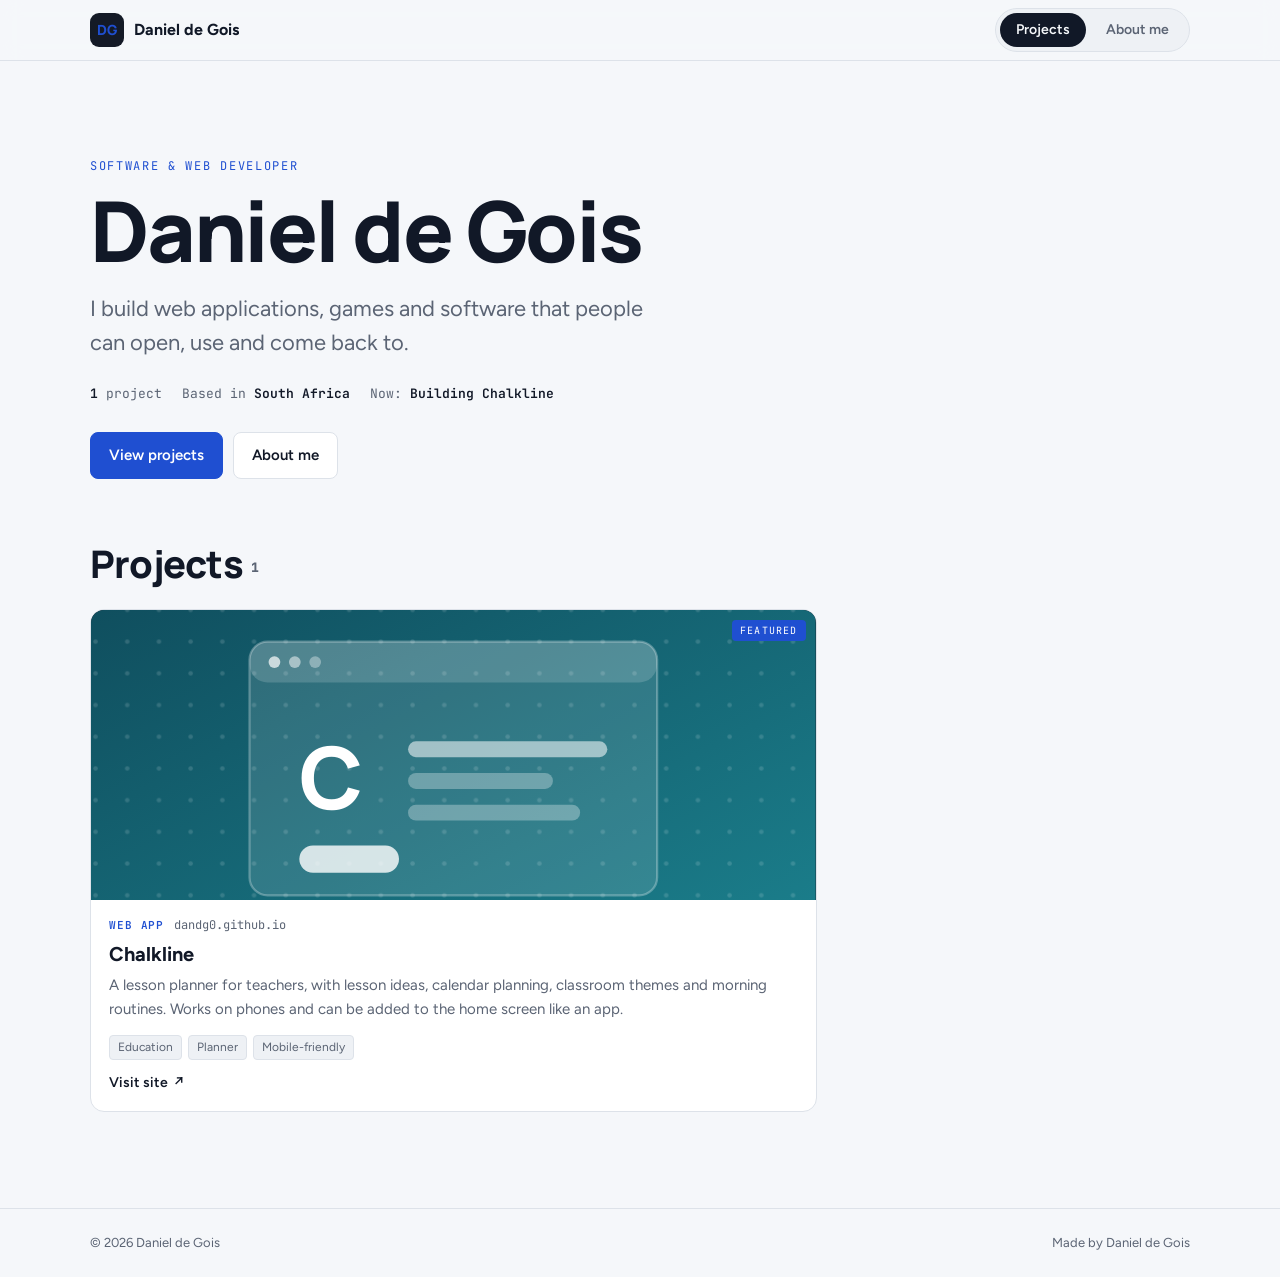
==== commit 15027e74: "Professional restyle, add Chalkline, remove sample projects Co-Authored-By: Claude Opus 5.5 <noreply" ====
--- a/index.html
+++ b/index.html
@@ -5,29 +5,29 @@
 <meta name="viewport" content="width=device-width,initial-scale=1,viewport-fit=cover">
 <title>Daniel de Gois</title>
 <meta name="description" content="Drummer and developer. Web apps, games and software by Daniel de Gois.">
-<link rel="preconnect" href="https://fonts.googleapis.com"><link rel="preconnect" href="https://fonts.gstatic.com" crossorigin><link rel="stylesheet" href="https://fonts.googleapis.com/css2?family=Big+Shoulders+Display:wght@600;800;900&family=Figtree:wght@400;500;600;700&family=JetBrains+Mono:wght@400;600&display=swap">
+<link rel="preconnect" href="https://fonts.googleapis.com"><link rel="preconnect" href="https://fonts.gstatic.com" crossorigin><link rel="stylesheet" href="https://fonts.googleapis.com/css2?family=Manrope:wght@600;700;800&family=Figtree:wght@400;500;600;700&family=JetBrains+Mono:wght@400;600&display=swap">
 <style>:root{color-scheme:light}body{margin:0}img{max-width:100%}[hidden]{display:none!important}</style>
 <style id="app-style">
-/* Layout: left-weighted name with a playable drum-machine panel beside it, a sticky tab bar, then a grid of project link cards. */
+/* Layout: left-aligned intro, sticky tab bar, then a grid of project link cards. */
 :root{
-  --bg:#ECEEF2; --surface:#F8F9FB; --raised:#FFFFFF; --ink:#151821; --muted:#596074; --line:#D4D8E0;
-  --brass:#946409; --brass-ink:#FFFFFF; --brass-soft:#F1E5C8;
-  --shell:#1C2135; --shell-ink:#E9EBF2; --shell-dim:#353C59; --shell-mute:#8E95B0;
-  --danger:#B3261E; --ok:#1F7A4D;
-  --display:"Big Shoulders Display","Arial Narrow",Impact,sans-serif;
+  --bg:#F5F7FA; --surface:#EEF1F5; --raised:#FFFFFF; --ink:#111827; --muted:#5B6474; --line:#DDE2E9;
+  --brass:#1F4FD1; --brass-ink:#FFFFFF; --brass-soft:#E3EAFB;
+  --shell:#141A26; --shell-ink:#E8ECF3; --shell-dim:#2A3346; --shell-mute:#8F9AB0;
+  --danger:#B42318; --ok:#1F7A4D;
+  --display:"Manrope",system-ui,-apple-system,"Segoe UI",sans-serif;
   --body:"Figtree",system-ui,-apple-system,"Segoe UI",sans-serif;
   --mono:"JetBrains Mono",ui-monospace,Menlo,Consolas,monospace;
   --r:10px;
 }
 @media (prefers-color-scheme: dark){:root:not([data-theme="light"]){
-  --bg:#0F1117; --surface:#151821; --raised:#1B1F2C; --ink:#ECEEF3; --muted:#9AA1B4; --line:#2A2F3D;
-  --brass:#E2B24F; --brass-ink:#1A1405; --brass-soft:#3A2F17;
-  --shell:#171B2B; --shell-ink:#E9EBF2; --shell-dim:#2C3350; --shell-mute:#8289A6;
+  --bg:#0C1017; --surface:#121824; --raised:#161D2A; --ink:#E7EBF2; --muted:#98A2B5; --line:#253044;
+  --brass:#7EA2FF; --brass-ink:#0B1530; --brass-soft:#1A2644;
+  --shell:#0F1520; --shell-ink:#E8ECF3; --shell-dim:#26304A; --shell-mute:#8792AA;
   --danger:#FF8A80; --ok:#6FD3A0; color-scheme:dark}}
 :root[data-theme="dark"]{
-  --bg:#0F1117; --surface:#151821; --raised:#1B1F2C; --ink:#ECEEF3; --muted:#9AA1B4; --line:#2A2F3D;
-  --brass:#E2B24F; --brass-ink:#1A1405; --brass-soft:#3A2F17;
-  --shell:#171B2B; --shell-ink:#E9EBF2; --shell-dim:#2C3350; --shell-mute:#8289A6;
+  --bg:#0C1017; --surface:#121824; --raised:#161D2A; --ink:#E7EBF2; --muted:#98A2B5; --line:#253044;
+  --brass:#7EA2FF; --brass-ink:#0B1530; --brass-soft:#1A2644;
+  --shell:#0F1520; --shell-ink:#E8ECF3; --shell-dim:#26304A; --shell-mute:#8792AA;
   --danger:#FF8A80; --ok:#6FD3A0; color-scheme:dark}
 *{box-sizing:border-box}
 body{background:var(--bg);color:var(--ink);font-family:var(--body);font-size:16px;line-height:1.55}
@@ -40,7 +40,7 @@
 .top{position:sticky;top:env(safe-area-inset-top,0px);z-index:20;background:color-mix(in srgb,var(--bg) 88%,transparent);backdrop-filter:blur(10px);border-bottom:1px solid var(--line)}
 .top .wrap{display:flex;align-items:center;gap:16px;min-height:60px;flex-wrap:wrap}
 .brand{display:flex;align-items:center;gap:10px;font-weight:700;text-decoration:none;margin-right:auto;min-width:0}
-.mark{width:34px;height:34px;border-radius:50%;display:grid;place-items:center;background:var(--shell);color:var(--brass);font-family:var(--display);font-weight:800;font-size:15px;letter-spacing:.04em;box-shadow:inset 0 0 0 3px var(--shell-dim)}
+.mark{width:34px;height:34px;border-radius:9px;display:grid;place-items:center;background:var(--shell);color:var(--brass);font-family:var(--display);font-weight:800;font-size:14px;letter-spacing:.02em}
 .brand span:last-child{white-space:nowrap;overflow:hidden;text-overflow:ellipsis}
 .tabs{display:flex;gap:4px;background:var(--surface);border:1px solid var(--line);border-radius:999px;padding:4px}
 .tab{border:0;background:none;padding:6px 16px;border-radius:999px;cursor:pointer;font-weight:600;font-size:14px;color:var(--muted);text-decoration:none}
@@ -55,38 +55,19 @@
 .btn.sm{padding:5px 10px;font-size:13px}
 
 /* hero */
-.hero{display:grid;grid-template-columns:minmax(0,1.15fr) minmax(0,1fr);gap:clamp(24px,5vw,64px);align-items:center;padding-block:clamp(36px,7vw,80px) clamp(28px,5vw,56px)}
+.hero{padding-block:clamp(44px,8vw,96px) clamp(32px,5vw,56px);max-width:860px}
+.hero-cta{display:flex;gap:10px;flex-wrap:wrap;margin-top:28px}
+.hero-cta .btn{padding:11px 18px;font-size:15px}
 .eyebrow{font-family:var(--mono);font-size:12px;letter-spacing:.14em;text-transform:uppercase;color:var(--brass);margin:0 0 12px}
-h1{font-family:var(--display);font-weight:900;font-size:clamp(56px,10vw,128px);line-height:.86;letter-spacing:-.01em;margin:0;text-transform:uppercase;text-wrap:balance;overflow-wrap:anywhere}
-.lede{font-size:clamp(18px,2vw,21px);max-width:34ch;margin:20px 0 0;color:var(--ink)}
+h1{font-family:var(--display);font-weight:800;font-size:clamp(44px,7vw,84px);line-height:1;letter-spacing:-.03em;margin:0;text-wrap:balance;overflow-wrap:anywhere}
+.lede{font-size:clamp(18px,2vw,22px);max-width:40ch;margin:20px 0 0;color:var(--muted)}
 .facts{display:flex;flex-wrap:wrap;gap:8px 20px;margin-top:24px;font-family:var(--mono);font-size:13px;color:var(--muted)}
 .facts b{color:var(--ink);font-weight:600}
-
-/* drum machine */
-.seq{background:var(--shell);color:var(--shell-ink);border-radius:16px;padding:18px;box-shadow:0 1px 0 var(--shell-dim) inset,0 18px 40px -24px rgba(0,0,0,.6);min-width:0}
-.seq-head{display:flex;align-items:center;gap:12px;margin-bottom:14px;flex-wrap:wrap}
-.seq-title{font-family:var(--mono);font-size:11px;letter-spacing:.16em;text-transform:uppercase;color:var(--shell-mute);margin-right:auto}
-.play{width:42px;height:42px;border-radius:50%;border:0;background:var(--brass);color:var(--brass-ink);cursor:pointer;display:grid;place-items:center}
-.play svg{width:16px;height:16px}
-.tempo{display:flex;align-items:center;gap:6px;font-family:var(--mono);font-size:13px;background:var(--shell-dim);border-radius:8px;padding:4px}
-.tempo button{border:0;background:transparent;color:var(--shell-ink);width:26px;height:26px;border-radius:6px;cursor:pointer;font-size:16px;line-height:1}
-.tempo button:hover{background:rgba(255,255,255,.08)}
-.tempo output{min-width:7ch;text-align:center;font-variant-numeric:tabular-nums}
-.grid{display:grid;grid-template-columns:34px repeat(16,minmax(0,1fr));gap:4px;align-items:center}
-.lane{font-family:var(--mono);font-size:10px;letter-spacing:.08em;color:var(--shell-mute)}
-.step{aspect-ratio:1/1.35;max-width:100%;border:0;border-radius:4px;background:var(--shell-dim);cursor:pointer;padding:0;transition:background .08s}
-.step.beat{box-shadow:inset 0 0 0 1px rgba(255,255,255,.12)}
-.step.on{background:var(--brass)}
-.step.now{outline:2px solid var(--shell-ink);outline-offset:0}
-.counts{display:contents}
-.count{font-family:var(--mono);font-size:9px;text-align:center;color:var(--shell-mute);padding-top:2px}
-.count.n{color:var(--shell-ink)}
-.seq-foot{margin-top:12px;font-size:12px;color:var(--shell-mute)}
 
 /* sections */
 .view{padding-block:8px 96px}
 .sec-head{display:flex;align-items:end;gap:16px 24px;flex-wrap:wrap;margin-bottom:24px}
-h2{font-family:var(--display);font-weight:800;font-size:clamp(34px,4.5vw,48px);line-height:1;margin:0;text-transform:uppercase;letter-spacing:.01em}
+h2{font-family:var(--display);font-weight:800;font-size:clamp(28px,3.6vw,38px);line-height:1.1;margin:0;letter-spacing:-.02em}
 .count-badge{font-family:var(--mono);font-size:13px;color:var(--muted);margin-left:8px;vertical-align:middle}
 .filters{display:flex;flex-wrap:wrap;gap:6px;margin-left:auto}
 .chip{border:1px solid var(--line);background:transparent;border-radius:999px;padding:5px 12px;font-size:13px;font-weight:600;cursor:pointer;color:var(--muted)}
@@ -176,8 +157,8 @@
 
 .toast{position:fixed;left:50%;bottom:96px;transform:translateX(-50%);z-index:60;background:var(--ink);color:var(--bg);padding:10px 16px;border-radius:8px;font-size:14px;max-width:calc(100% - 32px);box-shadow:0 10px 30px -10px rgba(0,0,0,.5)}
 
-@media (max-width:860px){.hero{grid-template-columns:1fr}.about{grid-template-columns:1fr}}
-@media (max-width:480px){.grid{grid-template-columns:24px repeat(16,minmax(0,1fr));gap:3px}.seq{padding:14px}.tabs .tab{padding:6px 12px}}
+@media (max-width:860px){.about{grid-template-columns:1fr}}
+@media (max-width:480px){.tabs .tab{padding:6px 12px}}
 @media (prefers-reduced-motion: reduce){*{transition:none!important}.card:hover{transform:none}}
 body.editing{padding-bottom:84px}
 </style>
@@ -210,18 +191,15 @@
 function hash(s){var h=2166136261;for(var i=0;i<s.length;i++){h^=s.charCodeAt(i);h=Math.imul(h,16777619)}return h>>>0}
 function rng(seed){return function(){seed=(seed+0x6D2B79F5)|0;var t=Math.imul(seed^seed>>>15,1|seed);t=t+Math.imul(t^t>>>7,61|t)^t;return((t^t>>>14)>>>0)/4294967296}}
 
-/* Each project gets its own one-bar groove as cover art */
+/* Each project gets a generated cover: a calm colour field with a browser-window motif */
+var COVERS=[['#1E3A8A','#2F5BD3'],['#0F4C5C','#1B7F8C'],['#27303F','#4A5568'],['#3B2F6B','#5B4BB0'],['#14532D','#23784A'],['#5B2140','#8A3A63']];
 function coverSVG(p){
-  var h=hash((p.title||'')+(p.url||'')), r=rng(h), hue=h%360;
-  var bg='hsl('+hue+' 38% 22%)', bg2='hsl('+((hue+40)%360)+' 45% 30%)';
-  var rows=[[],[],[]];
-  for(var i=0;i<16;i++){rows[0].push(r()<(i%2?0.35:0.9));rows[1].push((i===4||i===12)?true:r()<0.12);rows[2].push(i===0?true:r()<(i%4===0?0.5:0.18))}
-  var W=320,H=160,cw=14,gap=3,x0=(W-(16*cw+15*gap))/2,y0=46,ch=18;
-  var s='<svg xmlns="http://www.w3.org/2000/svg" viewBox="0 0 '+W+' '+H+'" preserveAspectRatio="xMidYMid slice" aria-hidden="true"><defs><linearGradient id="g'+h+'" x1="0" y1="0" x2="1" y2="1"><stop offset="0" stop-color="'+bg+'"/><stop offset="1" stop-color="'+bg2+'"/></linearGradient></defs><rect width="'+W+'" height="'+H+'" fill="url(#g'+h+')"/>';
-  s+='<circle cx="'+(W-36)+'" cy="'+(H+10)+'" r="90" fill="none" stroke="rgba(255,255,255,.07)" stroke-width="18"/>';
-  for(var row=0;row<3;row++)for(var c=0;c<16;c++){var on=rows[row][c];var x=x0+c*(cw+gap),y=y0+row*(ch+6);
-    s+='<rect x="'+x.toFixed(1)+'" y="'+y+'" width="'+cw+'" height="'+ch+'" rx="3" fill="'+(on?(row===1?'hsl('+((hue+180)%360)+' 80% 72%)':'rgba(255,255,255,.88)'):'rgba(255,255,255,.12)')+'"/>'}
-  s+='</svg>';return s}
+  var h=hash((p.title||'')+(p.url||'')),c=COVERS[h%COVERS.length],W=320,H=160,id='g'+h;
+  var ini=esc(String(p.title||'?').trim().charAt(0).toUpperCase()||'?');
+  var s='<svg xmlns="http://www.w3.org/2000/svg" viewBox="0 0 '+W+' '+H+'" preserveAspectRatio="xMidYMid slice" aria-hidden="true"><defs><linearGradient id="'+id+'" x1="0" y1="0" x2="1" y2="1"><stop offset="0" stop-color="'+c[0]+'"/><stop offset="1" stop-color="'+c[1]+'"/></linearGradient><pattern id="d'+id+'" width="14" height="14" patternUnits="userSpaceOnUse"><circle cx="2" cy="2" r="1" fill="rgba(255,255,255,.14)"/></pattern></defs><rect width="'+W+'" height="'+H+'" fill="url(#'+id+')"/><rect width="'+W+'" height="'+H+'" fill="url(#d'+id+')"/>';
+  s+='<g transform="translate(70 30)"><rect width="180" height="112" rx="8" fill="rgba(255,255,255,.12)" stroke="rgba(255,255,255,.28)"/><rect width="180" height="18" rx="8" fill="rgba(255,255,255,.16)"/><circle cx="11" cy="9" r="2.6" fill="rgba(255,255,255,.7)"/><circle cx="20" cy="9" r="2.6" fill="rgba(255,255,255,.5)"/><circle cx="29" cy="9" r="2.6" fill="rgba(255,255,255,.35)"/>';
+  s+='<text x="22" y="74" font-family="Manrope,Segoe UI,sans-serif" font-weight="800" font-size="38" fill="#fff">'+ini+'</text><rect x="70" y="44" width="88" height="7" rx="3.5" fill="rgba(255,255,255,.55)"/><rect x="70" y="58" width="64" height="7" rx="3.5" fill="rgba(255,255,255,.3)"/><rect x="70" y="72" width="76" height="7" rx="3.5" fill="rgba(255,255,255,.3)"/><rect x="22" y="90" width="44" height="12" rx="6" fill="rgba(255,255,255,.8)"/></g></svg>';
+  return s}
 function coverHTML(p){return p.image?'<img src="'+esc(p.image)+'" alt="">':coverSVG(p)}
 
 /* ---------- render ---------- */
@@ -242,10 +220,10 @@
   if(real) h+='<span><b>'+real+'</b> project'+(real===1?'':'s')+'</span>';
   if(P.location) h+='<span>Based in <b>'+esc(P.location)+'</b></span>';
   if(P.now) h+='<span>Now: <b>'+esc(P.now)+'</b></span>';
-  h+='</div></div>'+seqHTML()+'</section>';
+  h+='</div><div class="hero-cta"><a class="btn primary" href="#projects" data-tab="projects">View projects</a><a class="btn" href="#about" data-tab="about">About me</a></div></div></section>';
   h+=S.tab==='about'?aboutHTML():projectsHTML();
   h+='</div>';
-  h+='<footer><div class="wrap"><span>© '+new Date().getFullYear()+' '+esc(P.name)+'</span><span>Built in 4/4</span></div></footer>';
+  h+='<footer><div class="wrap"><span>© '+new Date().getFullYear()+' '+esc(P.name)+'</span><span>Made by '+esc(P.name)+'</span></div></footer>';
   if(S.editing){
     h+='<div class="editbar" role="region" aria-label="Editing"><div class="wrap"><span class="status"><span class="dot'+(dirty()?' dirty':'')+'"></span>'+(dirty()?'Unsaved changes':'Editing · no changes yet')+'</span>';
     h+='<button class="btn sm" id="addLink" type="button">+ Add link</button><button class="btn sm" id="editProfile" type="button">Edit about me</button>';
@@ -256,7 +234,6 @@
   }
   document.body.classList.toggle('editing',S.editing);
   app.innerHTML=h;
-  paintSteps();
 }
 function initials(n){return String(n||'?').split(/\s+/).filter(Boolean).map(function(w){return w[0]}).join('').slice(0,2).toUpperCase()}
 
@@ -293,13 +270,12 @@
   var P=S.data.profile,h='<section class="view" id="about" aria-labelledby="ah"><div class="sec-head"><h2 id="ah">About me</h2></div><div class="about"><div class="prose">';
   (P.about||[]).forEach(function(par){h+='<p>'+esc(par)+'</p>'});
   h+='</div><div class="side">';
-  h+='<div class="panel"><h3>Behind the kit</h3>'+(P.drumsIntro?'<p>'+esc(P.drumsIntro)+'</p>':'');
+  h+='<div class="panel"><h3>What I work with</h3>'+(P.codeIntro?'<p>'+esc(P.codeIntro)+'</p>':'');
+  if(P.stack&&P.stack.length){h+='<ul class="pills">';P.stack.forEach(function(g){h+='<li>'+esc(g)+'</li>'});h+='</ul>'}
+  h+='</div>';
+  h+='<div class="panel"><h3>Outside of code</h3>'+(P.drumsIntro?'<p>'+esc(P.drumsIntro)+'</p>':'');
   if(P.genres&&P.genres.length){h+='<ul class="pills">';P.genres.forEach(function(g){h+='<li>'+esc(g)+'</li>'});h+='</ul>'}
   if(P.kit&&P.kit.length){h+='<ul class="kit" style="margin-top:14px">';P.kit.forEach(function(k){h+='<li>'+esc(k)+'</li>'});h+='</ul>'}
-  if(P.bpm) h+='<p style="margin:14px 0 0;font-family:var(--mono);font-size:13px">Comfort tempo: ♩ = '+esc(P.bpm)+'</p>';
-  h+='</div>';
-  h+='<div class="panel"><h3>At the keyboard</h3>'+(P.codeIntro?'<p>'+esc(P.codeIntro)+'</p>':'');
-  if(P.stack&&P.stack.length){h+='<ul class="pills">';P.stack.forEach(function(g){h+='<li>'+esc(g)+'</li>'});h+='</ul>'}
   h+='</div>';
   if((P.contact&&P.contact.length)||P.email){
     h+='<div class="panel"><h3>Find me</h3>';
@@ -309,32 +285,6 @@
   }
   return h+'</div></div></section>';
 }
-
-/* ---------- drum machine ---------- */
-var LANES=[{k:'hh',n:'HH'},{k:'sn',n:'SN'},{k:'bd',n:'BD'}];
-var pat={hh:[],sn:[],bd:[]};
-for(var i=0;i<16;i++){pat.hh[i]=i%2===0;pat.sn[i]=(i===4||i===12);pat.bd[i]=(i===0||i===8||i===10)}
-var A={ctx:null,noise:null,playing:false,step:0,next:0,timer:null,bpm:null,cur:-1};
-function seqHTML(){
-  var bpm=A.bpm||S.data.profile.bpm||96;
-  var h='<div class="seq" aria-label="Drum machine"><div class="seq-head"><span class="seq-title">Groove · 4/4 · 16 steps</span>';
-  h+='<div class="tempo"><button type="button" id="bpmDown" aria-label="Slower">−</button><output id="bpmOut">♩ = '+bpm+'</output><button type="button" id="bpmUp" aria-label="Faster">+</button></div>';
-  h+='<button class="play" type="button" id="play" aria-label="'+(A.playing?'Stop':'Play')+'">'+(A.playing?'<svg viewBox="0 0 16 16"><rect x="3" y="3" width="10" height="10" rx="1.5" fill="currentColor"/></svg>':'<svg viewBox="0 0 16 16"><path d="M4 2.5v11l9.5-5.5z" fill="currentColor"/></svg>')+'</button></div><div class="grid">';
-  LANES.forEach(function(L){h+='<span class="lane">'+L.n+'</span>';for(var i=0;i<16;i++)h+='<button type="button" class="step'+(i%4===0?' beat':'')+'" data-lane="'+L.k+'" data-s="'+i+'" aria-label="'+L.n+' step '+(i+1)+'"></button>'});
-  h+='<span></span>';var lab=['1','e','&','a'];for(var j=0;j<16;j++)h+='<span class="count'+(j%4===0?' n':'')+'">'+(j%4===0?(j/4+1):lab[j%4])+'</span>';
-  h+='</div><p class="seq-foot">Tap the pads to write a beat, then press play.</p></div>';
-  return h}
-function paintSteps(){document.querySelectorAll('.step').forEach(function(b){var on=pat[b.dataset.lane][+b.dataset.s];b.classList.toggle('on',on);b.setAttribute('aria-pressed',on);b.classList.toggle('now',+b.dataset.s===A.cur)})}
-function setNow(s){A.cur=s;document.querySelectorAll('.step').forEach(function(b){b.classList.toggle('now',+b.dataset.s===s)})}
-function ctx(){if(!A.ctx){var C=window.AudioContext||window.webkitAudioContext;if(!C)return null;A.ctx=new C();var len=A.ctx.sampleRate;var buf=A.ctx.createBuffer(1,len,A.ctx.sampleRate);var d=buf.getChannelData(0);for(var i=0;i<len;i++)d[i]=Math.random()*2-1;A.noise=buf}return A.ctx}
-function noise(t,hp,g0,dur){var c=A.ctx,s=c.createBufferSource();s.buffer=A.noise;var f=c.createBiquadFilter();f.type='highpass';f.frequency.value=hp;var g=c.createGain();g.gain.setValueAtTime(g0,t);g.gain.exponentialRampToValueAtTime(.001,t+dur);s.connect(f).connect(g).connect(c.destination);s.start(t);s.stop(t+dur+.02)}
-function kick(t){var c=A.ctx,o=c.createOscillator(),g=c.createGain();o.frequency.setValueAtTime(140,t);o.frequency.exponentialRampToValueAtTime(42,t+.14);g.gain.setValueAtTime(.95,t);g.gain.exponentialRampToValueAtTime(.001,t+.42);o.connect(g).connect(c.destination);o.start(t);o.stop(t+.45)}
-function snare(t){noise(t,1200,.55,.18);var c=A.ctx,o=c.createOscillator(),g=c.createGain();o.type='triangle';o.frequency.setValueAtTime(190,t);g.gain.setValueAtTime(.35,t);g.gain.exponentialRampToValueAtTime(.001,t+.1);o.connect(g).connect(c.destination);o.start(t);o.stop(t+.12)}
-function hat(t){noise(t,7500,.22,.05)}
-function tick(){var c=A.ctx;var bpm=A.bpm||S.data.profile.bpm||96;while(A.next<c.currentTime+.12){var s=A.step,t=A.next;if(pat.bd[s])kick(t);if(pat.sn[s])snare(t);if(pat.hh[s])hat(t);(function(s,t){setTimeout(function(){if(A.playing)setNow(s)},Math.max(0,(t-c.currentTime)*1000))})(s,t);A.next+=60/bpm/4;A.step=(A.step+1)%16}}
-function togglePlay(){var c=ctx();if(!c)return toast('Audio is not available in this browser.');if(A.playing){A.playing=false;clearInterval(A.timer);setNow(-1)}else{if(c.state==='suspended')c.resume();A.playing=true;A.step=0;A.next=c.currentTime+.05;A.timer=setInterval(tick,25);tick()}
-  var b=$('#play');if(b){b.setAttribute('aria-label',A.playing?'Stop':'Play');b.innerHTML=A.playing?'<svg viewBox="0 0 16 16"><rect x="3" y="3" width="10" height="10" rx="1.5" fill="currentColor"/></svg>':'<svg viewBox="0 0 16 16"><path d="M4 2.5v11l9.5-5.5z" fill="currentColor"/></svg>'}}
-function bump(n){A.bpm=Math.max(60,Math.min(200,(A.bpm||S.data.profile.bpm||96)+n));var o=$('#bpmOut');if(o)o.textContent='♩ = '+A.bpm}
 
 /* ---------- modals ---------- */
 function openModal(html,onMount){closeModal();var back=document.createElement('div');back.className='modal-back';back.id='modalBack';back.innerHTML='<div class="modal" role="dialog" aria-modal="true">'+html+'</div>';document.body.appendChild(back);back.addEventListener('mousedown',function(e){if(e.target===back)closeModal()});if(onMount)onMount(back);var f=back.querySelector('input,textarea,select');if(f)f.focus()}
@@ -350,7 +300,7 @@
   h+='<div class="row2"><label class="f">Title<input id="lf-title" type="text" value="'+esc(p.title)+'" maxlength="80"></label><label class="f">Type<select id="lf-cat">'+opts+'</select></label></div>';
   h+='<label class="f">Short description <small>One or two sentences</small><textarea id="lf-desc" maxlength="400">'+esc(p.desc)+'</textarea></label>';
   h+='<label class="f">Tags <small>Separate with commas</small><input id="lf-tags" type="text" value="'+esc((p.tags||[]).join(', '))+'" placeholder="React, Multiplayer, Unity"></label>';
-  h+='<div class="f" style="display:grid;gap:6px;font-size:13px;font-weight:600">Cover image <small style="font-weight:400;color:var(--muted)">Optional. Without one, the card gets its own drum pattern.</small><div class="imgrow"><div class="thumb" id="lf-thumb"></div><label class="btn sm" for="lf-file">Upload image</label><input id="lf-file" type="file" accept="image/*" hidden><button class="btn sm ghost" type="button" id="lf-noimg"'+(p.image?'':' hidden')+'>Remove image</button></div></div>';
+  h+='<div class="f" style="display:grid;gap:6px;font-size:13px;font-weight:600">Cover image <small style="font-weight:400;color:var(--muted)">Optional. Without one, the card gets a generated cover.</small><div class="imgrow"><div class="thumb" id="lf-thumb"></div><label class="btn sm" for="lf-file">Upload image</label><input id="lf-file" type="file" accept="image/*" hidden><button class="btn sm ghost" type="button" id="lf-noimg"'+(p.image?'':' hidden')+'>Remove image</button></div></div>';
   h+='<label class="check"><input id="lf-feat" type="checkbox"'+(p.featured?' checked':'')+'> Feature this project (shows as a wide card)</label>';
   h+='<p class="err" id="lf-err"></p><div class="modal-actions"><button class="btn ghost" type="button" id="lf-cancel">Cancel</button><button class="btn primary" type="submit">'+(isNew?'Add card':'Update card')+'</button></div></form>';
   openModal(h,function(m){
@@ -378,11 +328,11 @@
   h+='<div class="row2"><label class="f">Name<input id="pf-name" type="text" value="'+esc(P.name)+'"></label><label class="f">Initials <small>Shown in the round badge</small><input id="pf-ini" type="text" maxlength="3" value="'+esc(P.initials)+'"></label></div>';
   h+='<div class="row2"><label class="f">Role line<input id="pf-role" type="text" value="'+esc(P.role)+'"></label><label class="f">Location<input id="pf-loc" type="text" value="'+esc(P.location)+'"></label></div>';
   h+='<label class="f">Tagline<input id="pf-tag" type="text" value="'+esc(P.tagline)+'"></label>';
-  h+='<div class="row2"><label class="f">What you are doing now<input id="pf-now" type="text" value="'+esc(P.now)+'"></label><label class="f">Comfort tempo (BPM)<input id="pf-bpm" type="number" min="60" max="200" value="'+esc(P.bpm)+'"></label></div>';
+  h+='<label class="f">What you are working on now<input id="pf-now" type="text" value="'+esc(P.now)+'"></label>';
   h+='<label class="f">About me <small>Leave a blank line between paragraphs</small><textarea id="pf-about" rows="8">'+esc((P.about||[]).join('\n\n'))+'</textarea></label>';
-  h+='<label class="f">Drumming intro<textarea id="pf-drums" rows="3">'+esc(P.drumsIntro)+'</textarea></label>';
+  h+='<label class="f">Outside of code (hobbies)<textarea id="pf-drums" rows="3">'+esc(P.drumsIntro)+'</textarea></label>';
   h+='<div class="row2"><label class="f">Styles you play <small>Commas</small><input id="pf-genres" type="text" value="'+esc((P.genres||[]).join(', '))+'"></label><label class="f">Your kit <small>Commas, e.g. Tama Starclassic, Zildjian K</small><input id="pf-kit" type="text" value="'+esc((P.kit||[]).join(', '))+'"></label></div>';
-  h+='<label class="f">Coding intro<textarea id="pf-code" rows="3">'+esc(P.codeIntro)+'</textarea></label>';
+  h+='<label class="f">Intro to what you work with<textarea id="pf-code" rows="3">'+esc(P.codeIntro)+'</textarea></label>';
   h+='<label class="f">Languages and tools <small>Commas</small><input id="pf-stack" type="text" value="'+esc((P.stack||[]).join(', '))+'"></label>';
   h+='<label class="f">Public email <small>Optional. Shown on the About tab with a copy button</small><input id="pf-email" type="email" value="'+esc(P.email)+'"></label>';
   h+='<label class="f">Social and profile links <small>One per line as Label | link, e.g. GitHub | github.com/you</small><textarea id="pf-contact" rows="4" placeholder="GitHub | github.com/yourname&#10;YouTube | youtube.com/@yourchannel">'+esc(contacts)+'</textarea></label>';
@@ -393,7 +343,7 @@
     $('#pf',m).addEventListener('submit',function(e){e.preventDefault();
       function v(id){return $(id,m).value.trim()}
       P.name=v('#pf-name')||'Your name';P.initials=v('#pf-ini').toUpperCase()||initials(P.name);P.role=v('#pf-role');P.location=v('#pf-loc');P.tagline=v('#pf-tag');P.now=v('#pf-now');
-      var b=parseInt(v('#pf-bpm'),10);P.bpm=(b>=60&&b<=200)?b:96;A.bpm=null;
+      
       P.about=$('#pf-about',m).value.split(/\n\s*\n/).map(function(x){return x.trim()}).filter(Boolean);
       P.drumsIntro=v('#pf-drums');P.genres=list(v('#pf-genres'));P.kit=list(v('#pf-kit'));P.codeIntro=v('#pf-code');P.stack=list(v('#pf-stack'));P.email=v('#pf-email');
       P.contact=$('#pf-contact',m).value.split('\n').map(function(line){var parts=line.split('|');if(parts.length<2)return null;var u=safeUrl(parts.slice(1).join('|'));var l=parts[0].trim();return (u&&l)?{label:l,url:u}:null}).filter(Boolean);
@@ -464,10 +414,6 @@
 document.addEventListener('click',function(e){
   var t=e.target.closest('button,a');if(!t)return;
   if(t.dataset.tab){e.preventDefault();S.tab=t.dataset.tab;try{history.replaceState(null,'','#'+S.tab)}catch(_){}render();var v=document.getElementById(S.tab);if(v&&window.scrollY>300)v.scrollIntoView({behavior:'smooth',block:'start'});return}
-  if(t.classList.contains('step')){var L=t.dataset.lane,s=+t.dataset.s;pat[L][s]=!pat[L][s];paintSteps();return}
-  if(t.id==='play')return togglePlay();
-  if(t.id==='bpmUp')return bump(4);
-  if(t.id==='bpmDown')return bump(-4);
   if(t.dataset.filter){S.filter=t.dataset.filter;render();return}
   if(t.id==='copyMail'){var m=S.data.profile.email;var p=navigator.clipboard&&navigator.clipboard.writeText(m);if(p)p.then(function(){toast('Email copied.')},function(){selectMail()});else selectMail();return}
   if(t.id==='startEdit'){S.editing=true;render();return}
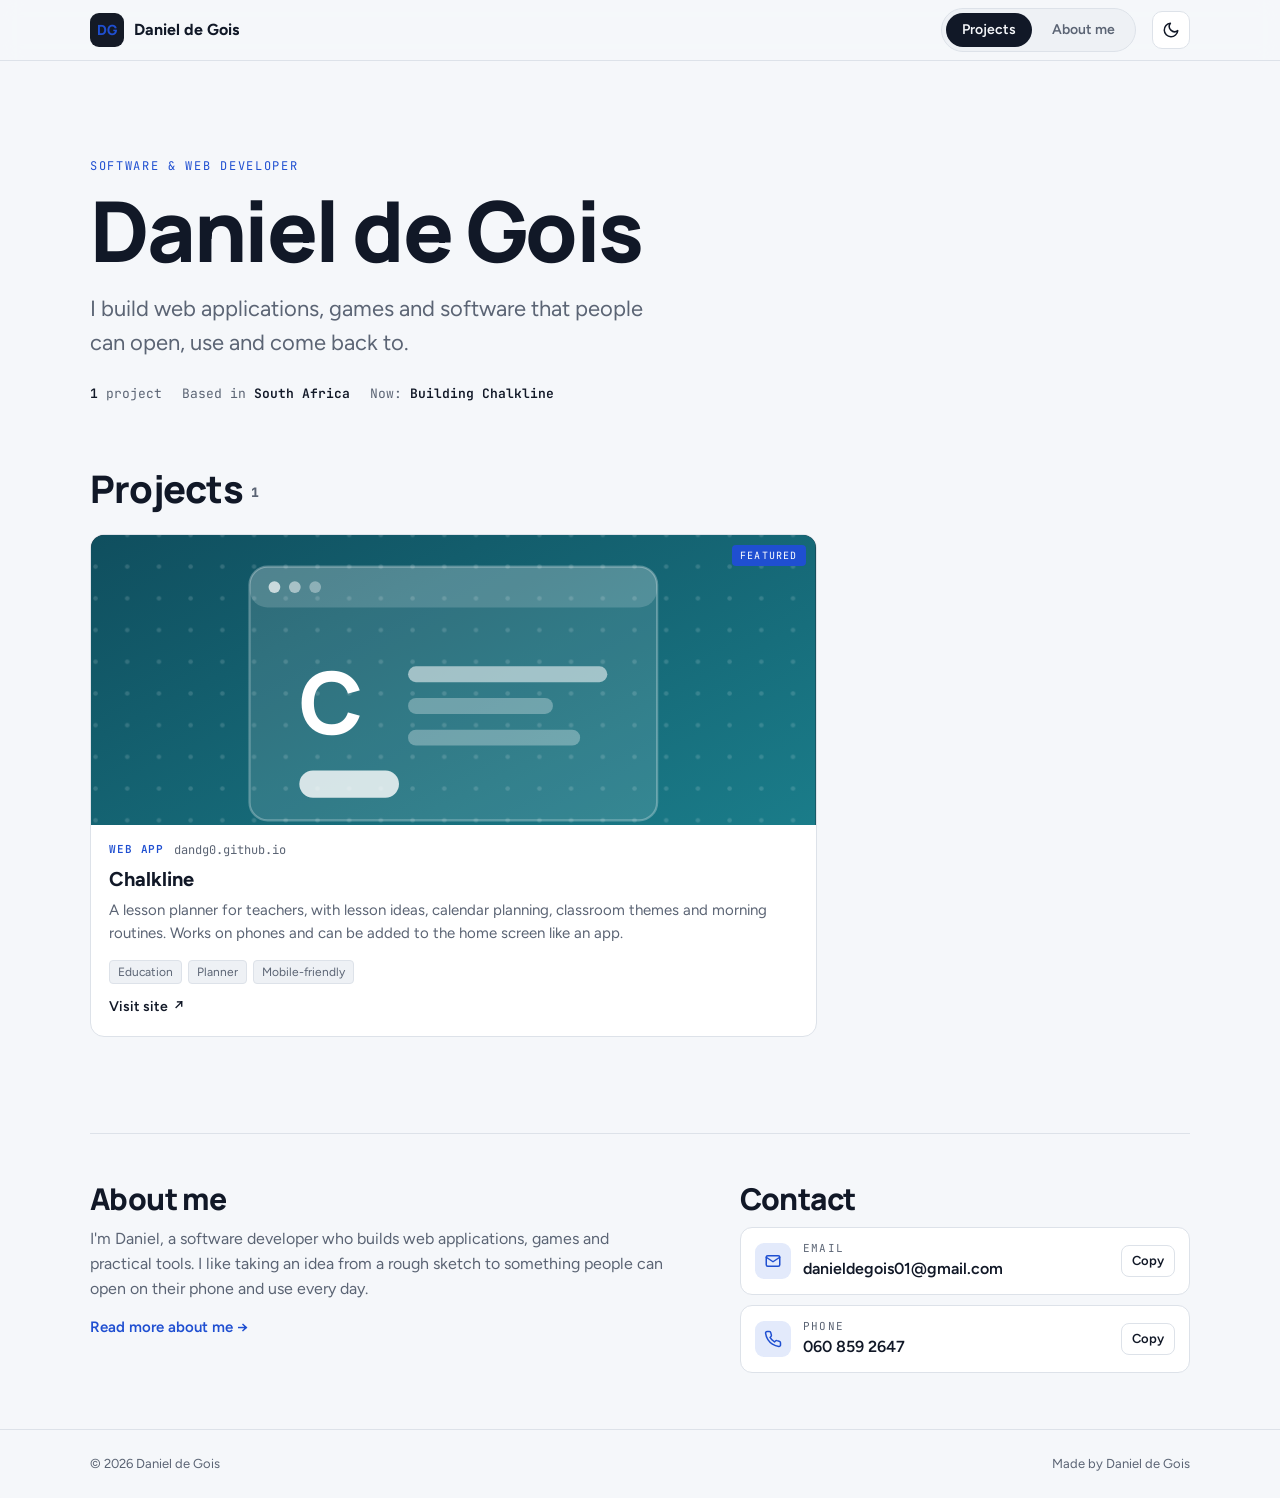
==== commit 68608bfd: "Add contact section and light/dark switch, remove duplicate hero buttons Co-Authored-By: Claude Opus" ====
--- a/index.html
+++ b/index.html
@@ -6,6 +6,7 @@
 <title>Daniel de Gois</title>
 <meta name="description" content="Drummer and developer. Web apps, games and software by Daniel de Gois.">
 <link rel="preconnect" href="https://fonts.googleapis.com"><link rel="preconnect" href="https://fonts.gstatic.com" crossorigin><link rel="stylesheet" href="https://fonts.googleapis.com/css2?family=Manrope:wght@600;700;800&family=Figtree:wght@400;500;600;700&family=JetBrains+Mono:wght@400;600&display=swap">
+<script>try{var t=localStorage.getItem("portfolio-theme");if(t)document.documentElement.setAttribute("data-theme",t)}catch(e){}</script>
 <style>:root{color-scheme:light}body{margin:0}img{max-width:100%}[hidden]{display:none!important}</style>
 <style id="app-style">
 /* Layout: left-aligned intro, sticky tab bar, then a grid of project link cards. */
@@ -56,8 +57,6 @@
 
 /* hero */
 .hero{padding-block:clamp(44px,8vw,96px) clamp(32px,5vw,56px);max-width:860px}
-.hero-cta{display:flex;gap:10px;flex-wrap:wrap;margin-top:28px}
-.hero-cta .btn{padding:11px 18px;font-size:15px}
 .eyebrow{font-family:var(--mono);font-size:12px;letter-spacing:.14em;text-transform:uppercase;color:var(--brass);margin:0 0 12px}
 h1{font-family:var(--display);font-weight:800;font-size:clamp(44px,7vw,84px);line-height:1;letter-spacing:-.03em;margin:0;text-wrap:balance;overflow-wrap:anywhere}
 .lede{font-size:clamp(18px,2vw,22px);max-width:40ch;margin:20px 0 0;color:var(--muted)}
@@ -123,6 +122,23 @@
 .mail{display:flex;gap:8px;align-items:center;flex-wrap:wrap;margin-top:12px}
 .mail code{font-family:var(--mono);font-size:14px;user-select:all;overflow-wrap:anywhere}
 
+.closing{border-top:1px solid var(--line);padding-block:48px 56px;display:grid;grid-template-columns:minmax(0,1.3fr) minmax(0,1fr);gap:clamp(28px,5vw,64px)}
+.closing h2{font-size:clamp(24px,3vw,30px);margin-bottom:12px}
+.closing p{color:var(--muted);margin:0 0 14px;max-width:58ch}
+.link{color:var(--brass);font-weight:600;text-decoration:none;background:none;border:0;padding:0;cursor:pointer;font-size:15px}
+.link:hover{text-decoration:underline}
+.contact-list{list-style:none;margin:0;padding:0;display:grid;gap:10px}
+.contact-list li{display:flex;align-items:center;gap:12px;background:var(--raised);border:1px solid var(--line);border-radius:12px;padding:12px 14px;min-width:0}
+.contact-list .ic{width:36px;height:36px;border-radius:9px;background:var(--brass-soft);color:var(--brass);display:grid;place-items:center;flex:none}
+.contact-list .ic svg{width:18px;height:18px}
+.contact-list .tx{display:grid;min-width:0;flex:1}
+.contact-list .lbl{font-family:var(--mono);font-size:11px;letter-spacing:.12em;text-transform:uppercase;color:var(--muted)}
+.contact-list a.val{font-weight:600;text-decoration:none;overflow-wrap:anywhere}
+.contact-list a.val:hover{color:var(--brass)}
+.theme{width:38px;height:38px;border-radius:10px;border:1px solid var(--line);background:var(--raised);display:grid;place-items:center;cursor:pointer;color:var(--ink);flex:none}
+.theme svg{width:18px;height:18px}
+.theme:hover{border-color:var(--muted)}
+@media (max-width:760px){.closing{grid-template-columns:1fr}}
 footer{border-top:1px solid var(--line);padding-block:24px;color:var(--muted);font-size:13px}
 footer .wrap{display:flex;justify-content:space-between;gap:12px;flex-wrap:wrap}
 
@@ -158,7 +174,7 @@
 .toast{position:fixed;left:50%;bottom:96px;transform:translateX(-50%);z-index:60;background:var(--ink);color:var(--bg);padding:10px 16px;border-radius:8px;font-size:14px;max-width:calc(100% - 32px);box-shadow:0 10px 30px -10px rgba(0,0,0,.5)}
 
 @media (max-width:860px){.about{grid-template-columns:1fr}}
-@media (max-width:480px){.tabs .tab{padding:6px 12px}}
+@media (max-width:480px){.tabs .tab{padding:6px 11px}.top .wrap{gap:10px;flex-wrap:nowrap}.brand span:last-child{display:none}}
 @media (prefers-reduced-motion: reduce){*{transition:none!important}.card:hover{transform:none}}
 body.editing{padding-bottom:84px}
 </style>
@@ -211,6 +227,7 @@
   var h='';
   h+='<header class="top"><div class="wrap"><a class="brand" href="#projects" data-tab="projects"><span class="mark">'+esc(P.initials||initials(P.name))+'</span><span>'+esc(P.name)+'</span></a>';
   h+='<nav class="tabs" role="tablist" aria-label="Sections"><a href="#projects" class="tab" role="tab" data-tab="projects" aria-selected="'+(S.tab==='projects')+'">Projects</a><a href="#about" class="tab" role="tab" data-tab="about" aria-selected="'+(S.tab==='about')+'">About me</a></nav>';
+  h+=themeBtn();
   if(S.canEdit&&!S.editing) h+='<button class="btn sm" id="startEdit" type="button">Edit site</button>';
   h+='</div></header>';
   h+='<div class="wrap">';
@@ -220,8 +237,9 @@
   if(real) h+='<span><b>'+real+'</b> project'+(real===1?'':'s')+'</span>';
   if(P.location) h+='<span>Based in <b>'+esc(P.location)+'</b></span>';
   if(P.now) h+='<span>Now: <b>'+esc(P.now)+'</b></span>';
-  h+='</div><div class="hero-cta"><a class="btn primary" href="#projects" data-tab="projects">View projects</a><a class="btn" href="#about" data-tab="about">About me</a></div></div></section>';
+  h+='</div></div></section>';
   h+=S.tab==='about'?aboutHTML():projectsHTML();
+  h+=closingHTML();
   h+='</div>';
   h+='<footer><div class="wrap"><span>© '+new Date().getFullYear()+' '+esc(P.name)+'</span><span>Made by '+esc(P.name)+'</span></div></footer>';
   if(S.editing){
@@ -235,6 +253,21 @@
   document.body.classList.toggle('editing',S.editing);
   app.innerHTML=h;
 }
+var ICONS={mail:'<svg viewBox="0 0 24 24" fill="none" stroke="currentColor" stroke-width="2" stroke-linecap="round" stroke-linejoin="round"><rect x="3" y="5" width="18" height="14" rx="2"/><path d="m3 7 9 6 9-6"/></svg>',phone:'<svg viewBox="0 0 24 24" fill="none" stroke="currentColor" stroke-width="2" stroke-linecap="round" stroke-linejoin="round"><path d="M22 16.9v3a2 2 0 0 1-2.2 2 19.8 19.8 0 0 1-8.6-3.1 19.5 19.5 0 0 1-6-6A19.8 19.8 0 0 1 2.1 4.2 2 2 0 0 1 4.1 2h3a2 2 0 0 1 2 1.7c.1 1 .4 1.9.7 2.8a2 2 0 0 1-.5 2.1L8 9.9a16 16 0 0 0 6 6l1.3-1.3a2 2 0 0 1 2.1-.4c.9.3 1.8.6 2.8.7a2 2 0 0 1 1.7 2z"/></svg>',sun:'<svg viewBox="0 0 24 24" fill="none" stroke="currentColor" stroke-width="2" stroke-linecap="round"><circle cx="12" cy="12" r="4"/><path d="M12 2v2M12 20v2M4.9 4.9l1.4 1.4M17.7 17.7l1.4 1.4M2 12h2M20 12h2M4.9 19.1l1.4-1.4M17.7 6.3l1.4-1.4"/></svg>',moon:'<svg viewBox="0 0 24 24" fill="none" stroke="currentColor" stroke-width="2" stroke-linecap="round" stroke-linejoin="round"><path d="M21 12.8A9 9 0 1 1 11.2 3a7 7 0 0 0 9.8 9.8z"/></svg>'};
+function isDark(){var t=document.documentElement.getAttribute('data-theme');if(t)return t==='dark';return !!(window.matchMedia&&matchMedia('(prefers-color-scheme: dark)').matches)}
+function themeBtn(){var d=isDark();return '<button class="theme" id="themeToggle" type="button" aria-label="Switch to '+(d?'light':'dark')+' mode" title="Switch to '+(d?'light':'dark')+' mode">'+(d?ICONS.sun:ICONS.moon)+'</button>'}
+function toggleTheme(){var next=isDark()?'light':'dark';document.documentElement.setAttribute('data-theme',next);try{localStorage.setItem('portfolio-theme',next)}catch(e){}var b=$('#themeToggle');if(b)b.outerHTML=themeBtn()}
+function telHref(p){var d=String(p||'').replace(/[^\d+]/g,'');if(d.charAt(0)==='0')d='+27'+d.slice(1);return 'tel:'+d}
+function fmtPhone(p){var d=String(p||'').replace(/\D/g,'');return d.length===10?d.slice(0,3)+' '+d.slice(3,6)+' '+d.slice(6):p}
+function closingHTML(){
+  var P=S.data.profile,h='<section class="closing" id="contact" aria-label="About and contact"><div>';
+  if(S.tab!=='about'){h+='<h2>About me</h2>'+((P.about&&P.about[0])?'<p>'+esc(P.about[0])+'</p>':'')+'<a class="link" href="#about" data-tab="about">Read more about me →</a>'}
+  else{h+='<h2>Let\'s work together</h2><p>Have a project in mind, or want to talk about something I\'ve built? Get in touch by email or phone.</p>'}
+  h+='</div><div><h2>Contact</h2><ul class="contact-list">';
+  if(P.email) h+='<li><span class="ic">'+ICONS.mail+'</span><span class="tx"><span class="lbl">Email</span><a class="val" href="mailto:'+esc(P.email)+'">'+esc(P.email)+'</a></span><button class="btn sm" type="button" data-copy="'+esc(P.email)+'">Copy</button></li>';
+  if(P.phone) h+='<li><span class="ic">'+ICONS.phone+'</span><span class="tx"><span class="lbl">Phone</span><a class="val" href="'+esc(telHref(P.phone))+'">'+esc(fmtPhone(P.phone))+'</a></span><button class="btn sm" type="button" data-copy="'+esc(P.phone)+'">Copy</button></li>';
+  if(!P.email&&!P.phone) h+='<li><span class="tx"><span class="val">Contact details coming soon.</span></span></li>';
+  return h+'</ul></div></section>'}
 function initials(n){return String(n||'?').split(/\s+/).filter(Boolean).map(function(w){return w[0]}).join('').slice(0,2).toUpperCase()}
 
 function projectsHTML(){
@@ -277,10 +310,9 @@
   if(P.genres&&P.genres.length){h+='<ul class="pills">';P.genres.forEach(function(g){h+='<li>'+esc(g)+'</li>'});h+='</ul>'}
   if(P.kit&&P.kit.length){h+='<ul class="kit" style="margin-top:14px">';P.kit.forEach(function(k){h+='<li>'+esc(k)+'</li>'});h+='</ul>'}
   h+='</div>';
-  if((P.contact&&P.contact.length)||P.email){
+  if(P.contact&&P.contact.length){
     h+='<div class="panel"><h3>Find me</h3>';
     if(P.contact&&P.contact.length){h+='<ul class="contact">';P.contact.forEach(function(c){h+='<li><a href="'+esc(c.url)+'" target="_blank" rel="noopener noreferrer"><span>'+esc(c.label)+' ↗</span><span>'+esc(host(c.url))+'</span></a></li>'});h+='</ul>'}
-    if(P.email) h+='<div class="mail"><code>'+esc(P.email)+'</code><button class="btn sm" type="button" id="copyMail">Copy email</button></div>';
     h+='</div>';
   }
   return h+'</div></div></section>';
@@ -334,7 +366,7 @@
   h+='<div class="row2"><label class="f">Styles you play <small>Commas</small><input id="pf-genres" type="text" value="'+esc((P.genres||[]).join(', '))+'"></label><label class="f">Your kit <small>Commas, e.g. Tama Starclassic, Zildjian K</small><input id="pf-kit" type="text" value="'+esc((P.kit||[]).join(', '))+'"></label></div>';
   h+='<label class="f">Intro to what you work with<textarea id="pf-code" rows="3">'+esc(P.codeIntro)+'</textarea></label>';
   h+='<label class="f">Languages and tools <small>Commas</small><input id="pf-stack" type="text" value="'+esc((P.stack||[]).join(', '))+'"></label>';
-  h+='<label class="f">Public email <small>Optional. Shown on the About tab with a copy button</small><input id="pf-email" type="email" value="'+esc(P.email)+'"></label>';
+  h+='<div class="row2"><label class="f">Email <small>Shown in the Contact section</small><input id="pf-email" type="email" value="'+esc(P.email)+'"></label><label class="f">Phone <small>Shown in the Contact section</small><input id="pf-phone" type="tel" value="'+esc(P.phone||'')+'"></label></div>';
   h+='<label class="f">Social and profile links <small>One per line as Label | link, e.g. GitHub | github.com/you</small><textarea id="pf-contact" rows="4" placeholder="GitHub | github.com/yourname&#10;YouTube | youtube.com/@yourchannel">'+esc(contacts)+'</textarea></label>';
   h+='<label class="f">Project types <small>Commas. These are the filter buttons</small><input id="pf-cats" type="text" value="'+esc(S.data.categories.join(', '))+'"></label>';
   h+='<div class="modal-actions"><button class="btn ghost" type="button" id="pf-cancel">Cancel</button><button class="btn primary" type="submit">Apply</button></div></form>';
@@ -345,7 +377,7 @@
       P.name=v('#pf-name')||'Your name';P.initials=v('#pf-ini').toUpperCase()||initials(P.name);P.role=v('#pf-role');P.location=v('#pf-loc');P.tagline=v('#pf-tag');P.now=v('#pf-now');
       
       P.about=$('#pf-about',m).value.split(/\n\s*\n/).map(function(x){return x.trim()}).filter(Boolean);
-      P.drumsIntro=v('#pf-drums');P.genres=list(v('#pf-genres'));P.kit=list(v('#pf-kit'));P.codeIntro=v('#pf-code');P.stack=list(v('#pf-stack'));P.email=v('#pf-email');
+      P.drumsIntro=v('#pf-drums');P.genres=list(v('#pf-genres'));P.kit=list(v('#pf-kit'));P.codeIntro=v('#pf-code');P.stack=list(v('#pf-stack'));P.email=v('#pf-email');P.phone=v('#pf-phone');
       P.contact=$('#pf-contact',m).value.split('\n').map(function(line){var parts=line.split('|');if(parts.length<2)return null;var u=safeUrl(parts.slice(1).join('|'));var l=parts[0].trim();return (u&&l)?{label:l,url:u}:null}).filter(Boolean);
       var cats=list(v('#pf-cats'));if(cats.length){S.data.categories=cats;S.data.projects.forEach(function(p){if(cats.indexOf(p.category)<0&&cats.indexOf('Other')<0)cats.push(p.category)})}
       closeModal();render();toast('About me updated.')});
@@ -415,6 +447,8 @@
   var t=e.target.closest('button,a');if(!t)return;
   if(t.dataset.tab){e.preventDefault();S.tab=t.dataset.tab;try{history.replaceState(null,'','#'+S.tab)}catch(_){}render();var v=document.getElementById(S.tab);if(v&&window.scrollY>300)v.scrollIntoView({behavior:'smooth',block:'start'});return}
   if(t.dataset.filter){S.filter=t.dataset.filter;render();return}
+  if(t.id==='themeToggle')return toggleTheme();
+  if(t.dataset.copy!=null){var v=t.dataset.copy;var cp=navigator.clipboard&&navigator.clipboard.writeText(v);if(cp)cp.then(function(){toast('Copied.')},function(){toast(v)});else toast(v);return}
   if(t.id==='copyMail'){var m=S.data.profile.email;var p=navigator.clipboard&&navigator.clipboard.writeText(m);if(p)p.then(function(){toast('Email copied.')},function(){selectMail()});else selectMail();return}
   if(t.id==='startEdit'){S.editing=true;render();return}
   if(t.id==='stopEdit'){S.editing=false;S.confirmDel=null;render();if(dirty())toast('You still have unsaved changes. Choose Edit site, then Save.');return}
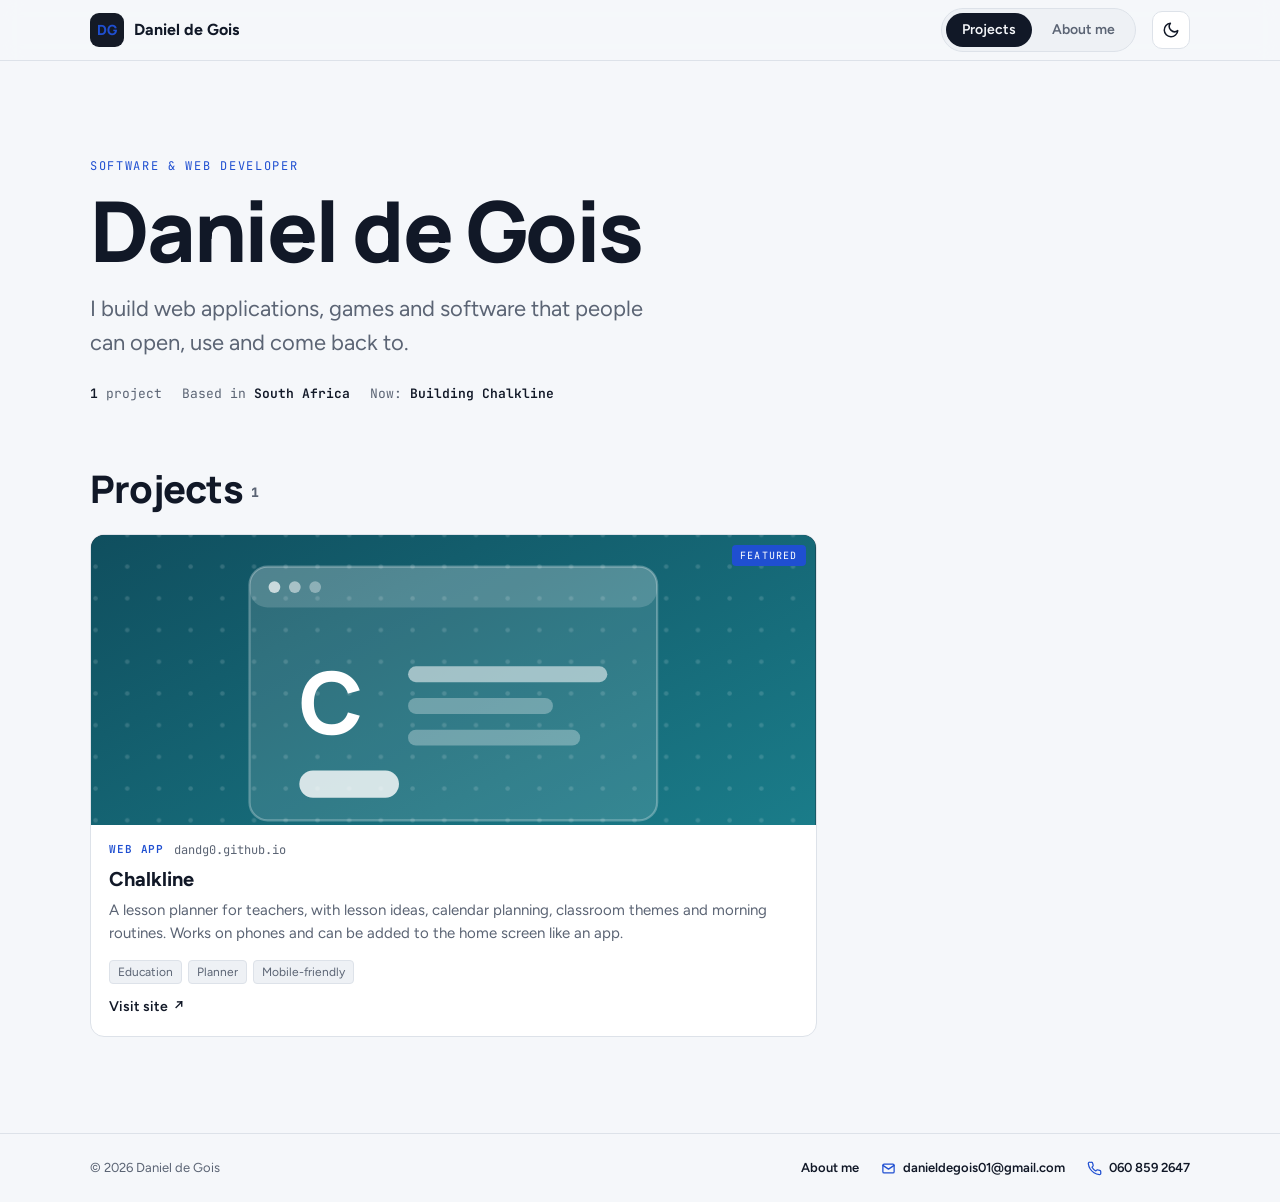
==== commit b01836bf: "Move about and contact links into the footer Co-Authored-By: Claude Opus 5.5 <noreply@anthropic.com>" ====
--- a/index.html
+++ b/index.html
@@ -140,7 +140,12 @@
 .theme:hover{border-color:var(--muted)}
 @media (max-width:760px){.closing{grid-template-columns:1fr}}
 footer{border-top:1px solid var(--line);padding-block:24px;color:var(--muted);font-size:13px}
-footer .wrap{display:flex;justify-content:space-between;gap:12px;flex-wrap:wrap}
+footer .wrap{display:flex;justify-content:space-between;align-items:center;gap:12px 24px;flex-wrap:wrap}
+.foot-links{display:flex;flex-wrap:wrap;gap:10px 22px;align-items:center}
+.foot-links a{display:inline-flex;align-items:center;gap:7px;text-decoration:none;color:var(--ink);font-weight:600;overflow-wrap:anywhere}
+.foot-links a:hover{color:var(--brass)}
+.fi{display:inline-grid;color:var(--brass)}
+.fi svg{width:15px;height:15px}
 
 /* edit mode */
 .editbar{position:fixed;left:0;right:0;bottom:0;z-index:30;background:var(--shell);color:var(--shell-ink);padding:12px 16px calc(12px + env(safe-area-inset-bottom,0px))}
@@ -239,9 +244,11 @@
   if(P.now) h+='<span>Now: <b>'+esc(P.now)+'</b></span>';
   h+='</div></div></section>';
   h+=S.tab==='about'?aboutHTML():projectsHTML();
-  h+=closingHTML();
   h+='</div>';
-  h+='<footer><div class="wrap"><span>© '+new Date().getFullYear()+' '+esc(P.name)+'</span><span>Made by '+esc(P.name)+'</span></div></footer>';
+  h+='<footer><div class="wrap"><span class="copy">© '+new Date().getFullYear()+' '+esc(P.name)+'</span><nav class="foot-links" aria-label="About and contact"><a href="#about" data-tab="about">About me</a>';
+  if(P.email) h+='<a href="mailto:'+esc(P.email)+'"><span class="fi">'+ICONS.mail+'</span>'+esc(P.email)+'</a>';
+  if(P.phone) h+='<a href="'+esc(telHref(P.phone))+'"><span class="fi">'+ICONS.phone+'</span>'+esc(fmtPhone(P.phone))+'</a>';
+  h+='</nav></div></footer>';
   if(S.editing){
     h+='<div class="editbar" role="region" aria-label="Editing"><div class="wrap"><span class="status"><span class="dot'+(dirty()?' dirty':'')+'"></span>'+(dirty()?'Unsaved changes':'Editing · no changes yet')+'</span>';
     h+='<button class="btn sm" id="addLink" type="button">+ Add link</button><button class="btn sm" id="editProfile" type="button">Edit about me</button>';
